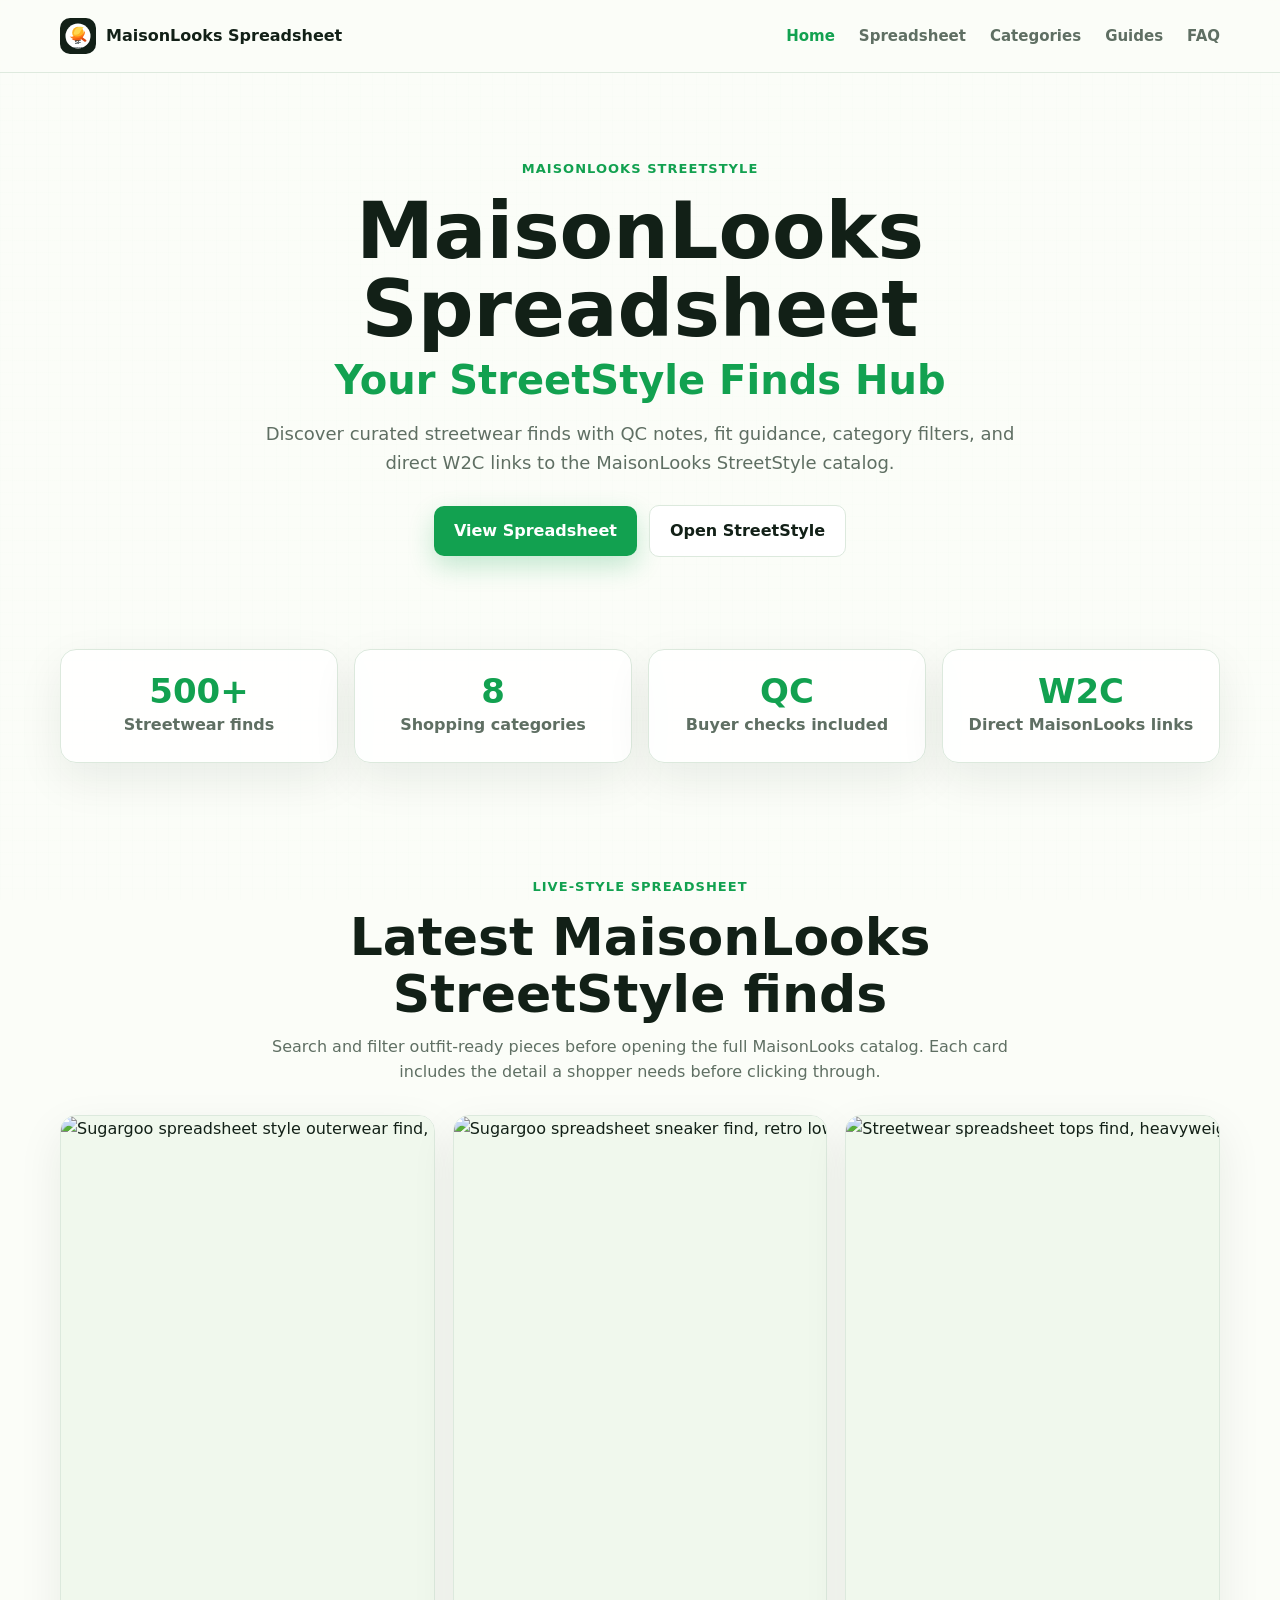
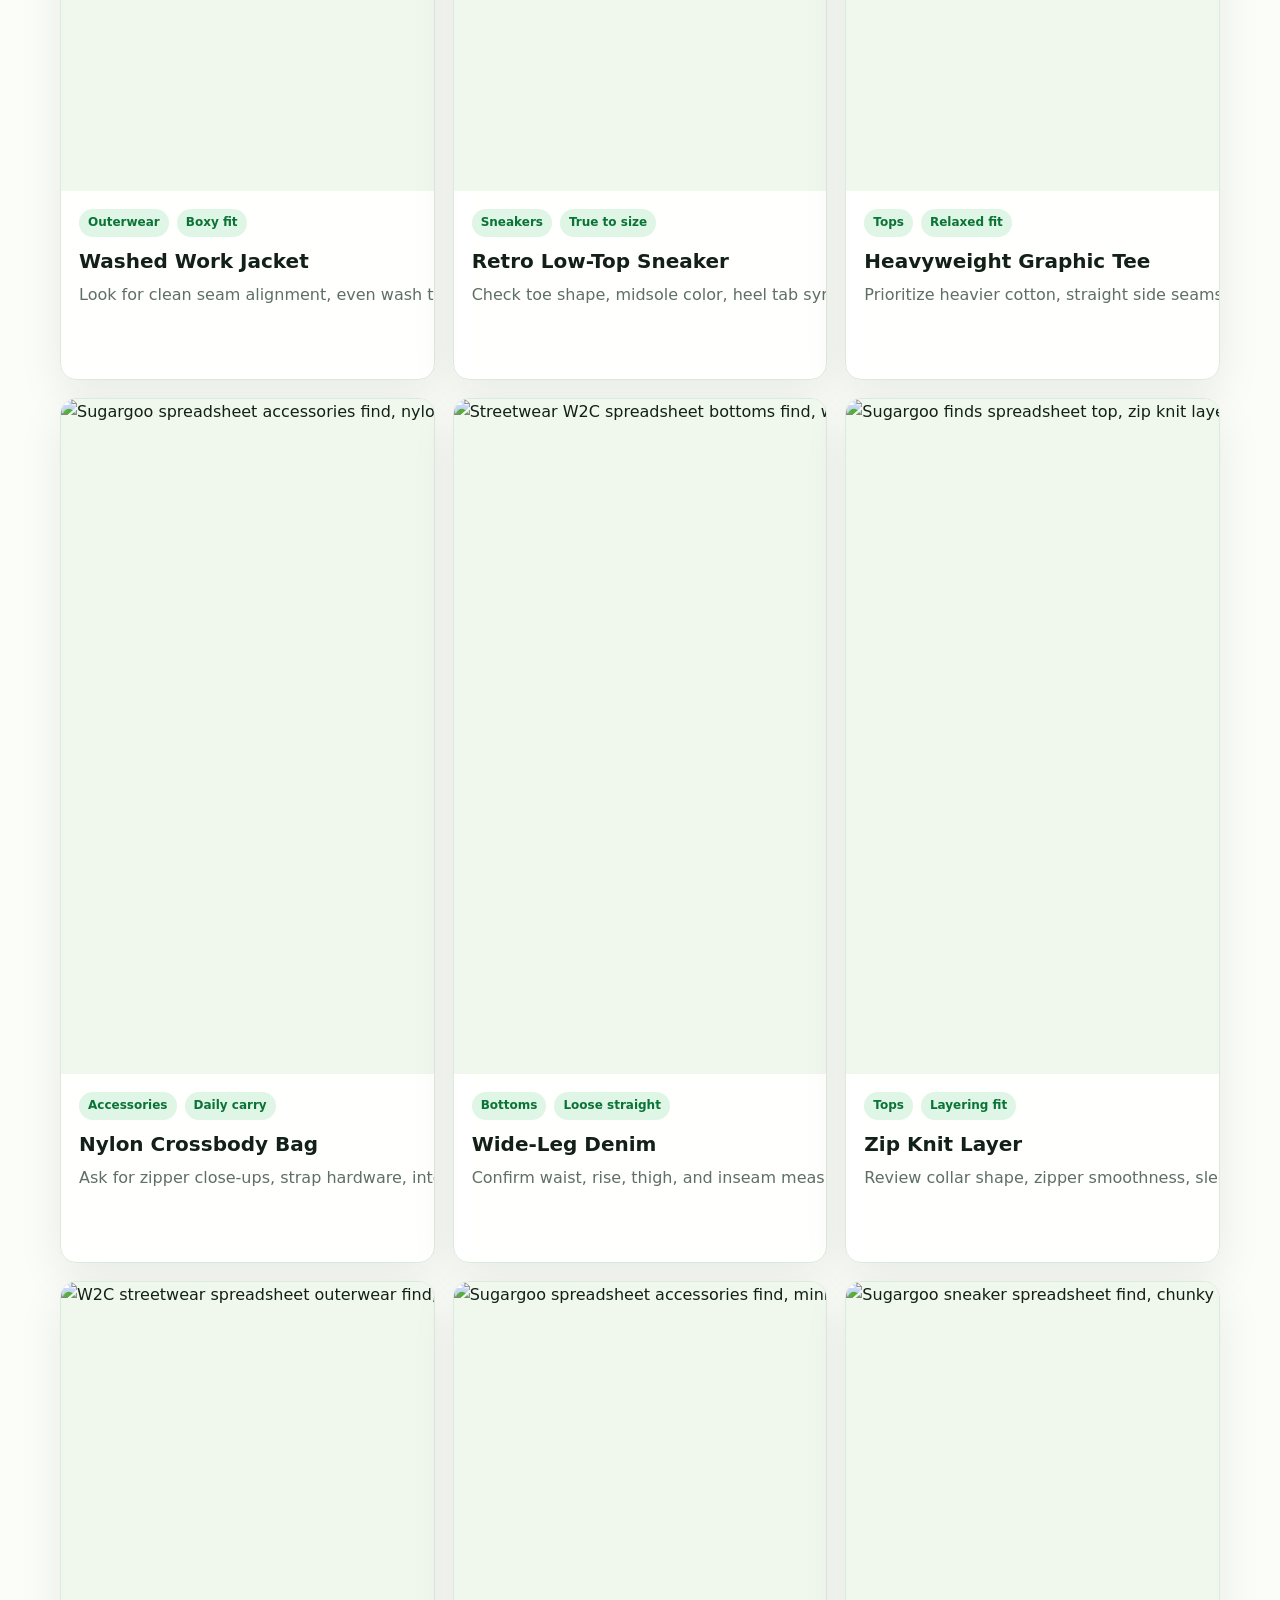
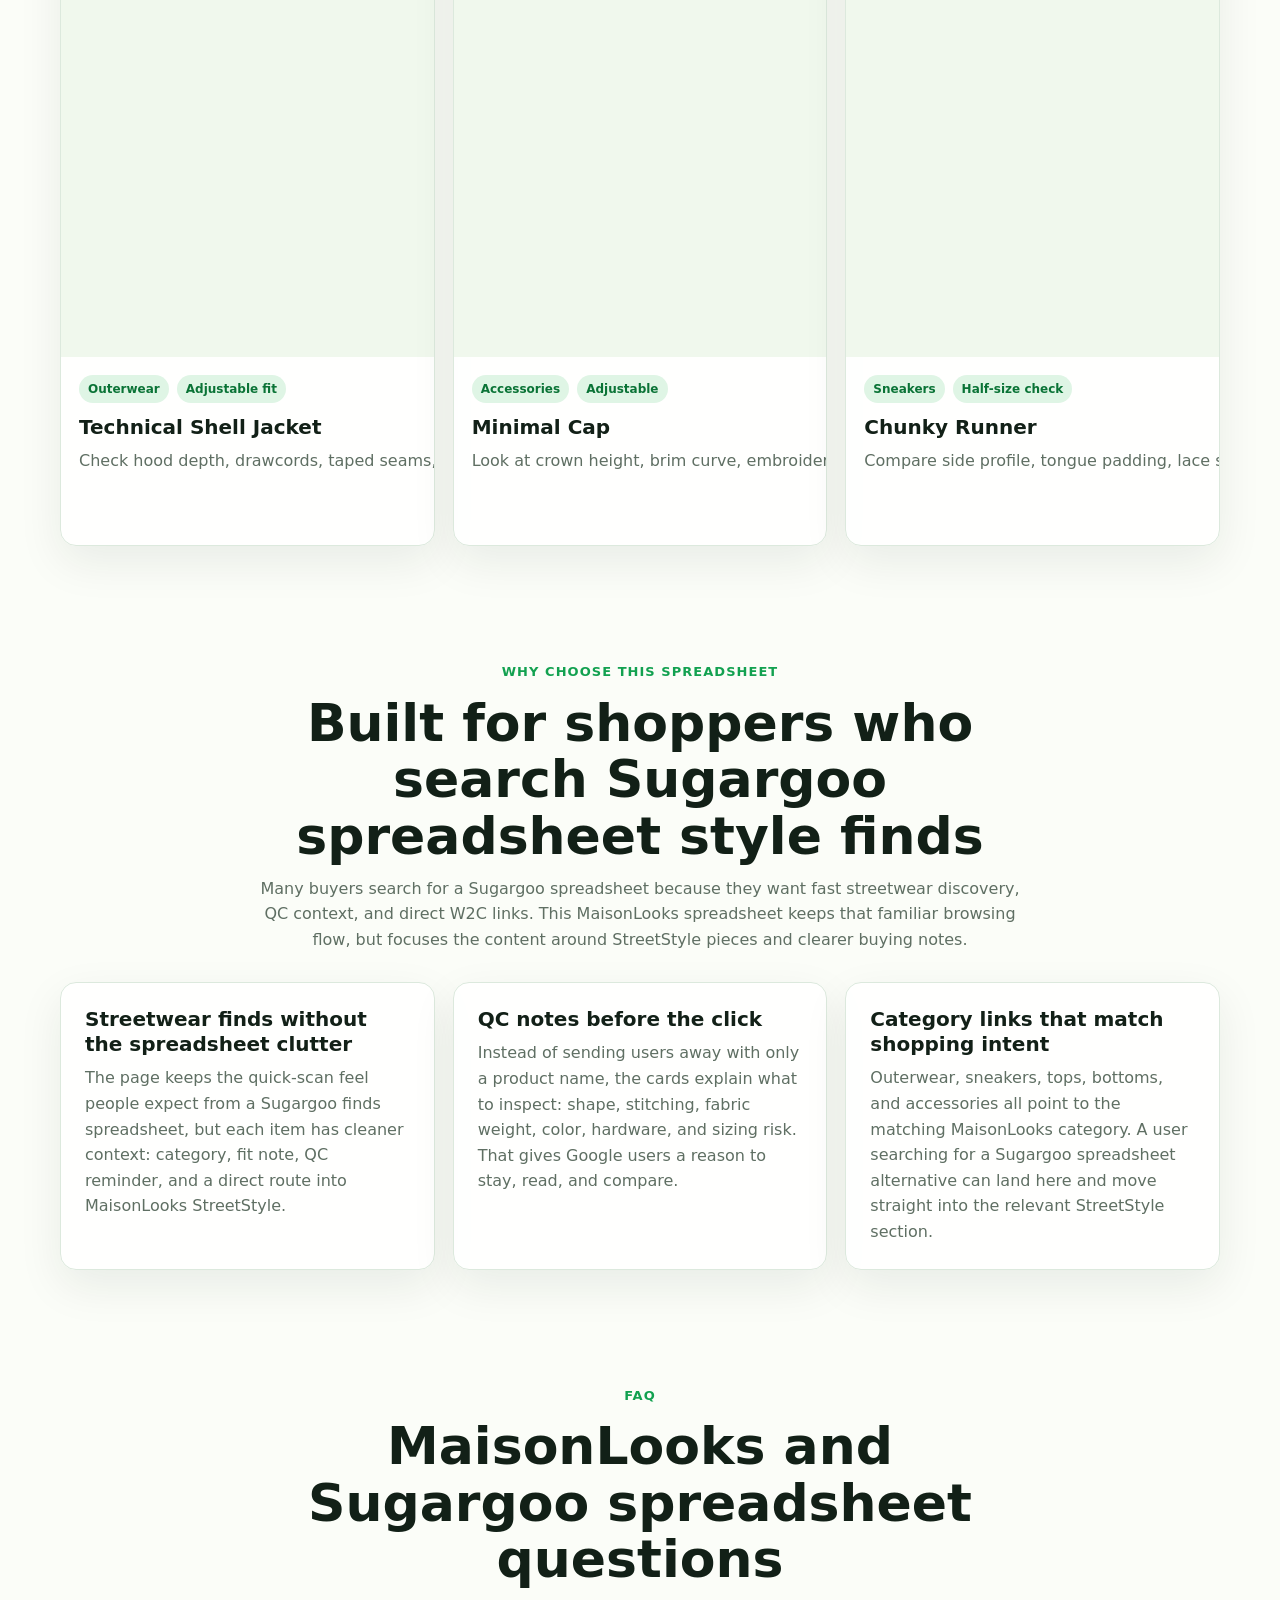
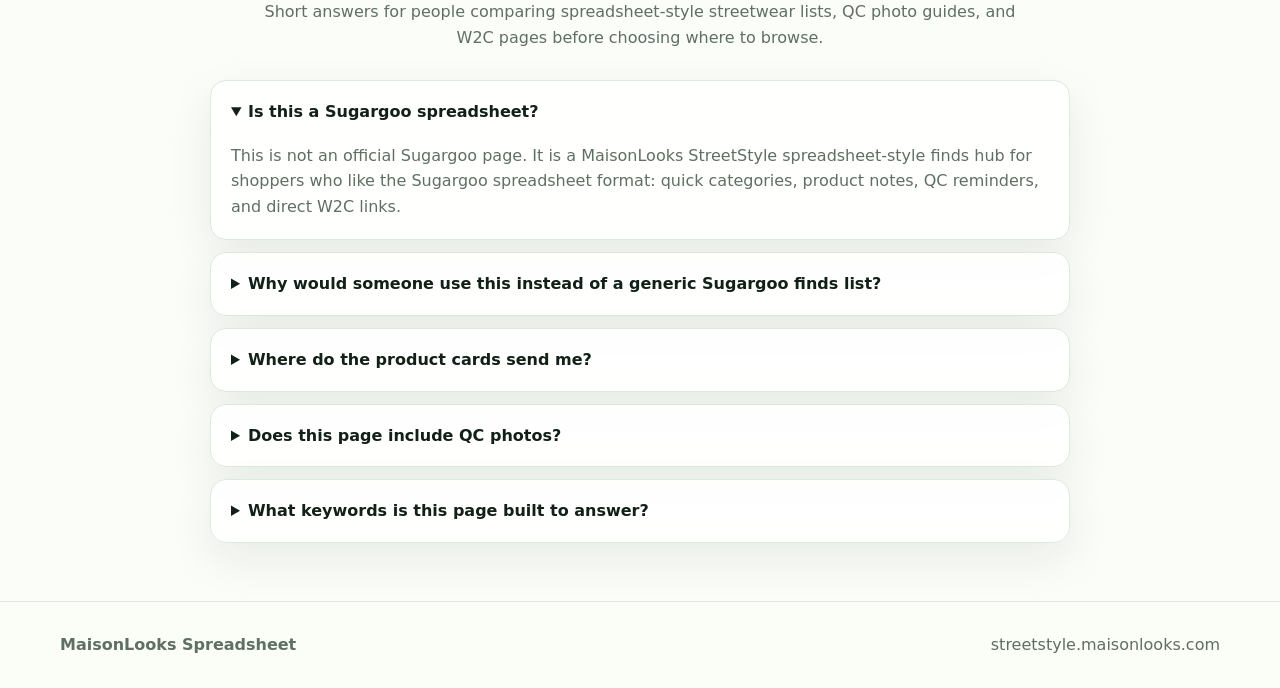
==== index.html @ 9a5ac703 "Initial sugfinds site" ====
<!doctype html>
<html lang="en">
  <head>
    <meta charset="utf-8" />
    <meta name="viewport" content="width=device-width, initial-scale=1" />
    <title>MaisonLooks Spreadsheet | StreetStyle Finds, QC Photos & W2C Links</title>
    <meta
      name="description"
      content="MaisonLooks spreadsheet for StreetStyle shoppers. Browse curated streetwear finds, categories, QC notes, sizing checks, and direct W2C links."
    />
    <meta name="robots" content="index,follow" />
    <link rel="canonical" href="https://sugfinds.com/" />
    <meta property="og:title" content="MaisonLooks StreetStyle Spreadsheet" />
    <meta
      property="og:description"
      content="A clean StreetStyle finds hub with categories, QC notes, sizing checks, and W2C links for MaisonLooks shoppers."
    />
    <meta property="og:type" content="website" />
    <meta property="og:url" content="https://sugfinds.com/" />
    <link rel="icon" href="/assets/site-icon.svg" type="image/svg+xml" />
    <link rel="stylesheet" href="styles.css" />
  </head>
  <body>
    <a class="skip-link" href="#main">Skip to content</a>

    <header class="site-header">
      <nav class="nav" aria-label="Primary navigation">
        <a class="brand" href="index.html" aria-label="MaisonLooks spreadsheet home">
          <img class="brand-icon" src="assets/site-icon.svg" alt="SugFinds streetwear spreadsheet finds icon" width="36" height="36" />
          <span>MaisonLooks Spreadsheet</span>
        </a>
        <div class="nav-links">
          <a href="index.html" aria-current="page">Home</a>
          <a href="spreadsheet.html">Spreadsheet</a>
          <a href="categories.html">Categories</a>
          <a href="guides.html">Guides</a>
          <a href="faq.html">FAQ</a>
        </div>
      </nav>
    </header>

    <main id="main">
      <section class="hero home-hero">
        <div class="hero-shell">
          <p class="eyebrow">MaisonLooks StreetStyle</p>
          <h1>MaisonLooks Spreadsheet</h1>
          <p class="hero-subtitle">Your StreetStyle Finds Hub</p>
          <p class="hero-copy">
            Discover curated streetwear finds with QC notes, fit guidance, category filters,
            and direct W2C links to the MaisonLooks StreetStyle catalog.
          </p>
          <div class="hero-actions">
            <a class="button primary" href="#latest-finds">View Spreadsheet</a>
            <a class="button secondary" href="https://streetstyle.maisonlooks.com/" target="_blank" rel="nofollow sponsored noopener">Open StreetStyle</a>
          </div>
        </div>
      </section>

      <section class="stats-section home-stats" aria-label="Spreadsheet highlights">
        <div class="section-inner stats-grid">
          <article>
            <strong>500+</strong>
            <span>Streetwear finds</span>
          </article>
          <article>
            <strong>8</strong>
            <span>Shopping categories</span>
          </article>
          <article>
            <strong>QC</strong>
            <span>Buyer checks included</span>
          </article>
          <article>
            <strong>W2C</strong>
            <span>Direct MaisonLooks links</span>
          </article>
        </div>
      </section>

      <section class="section-inner home-feature" id="latest-finds">
        <div class="section-heading centered">
          <p class="section-kicker">Live-style spreadsheet</p>
          <h2>Latest MaisonLooks StreetStyle finds</h2>
          <p>
            Search and filter outfit-ready pieces before opening the full MaisonLooks catalog.
            Each card includes the detail a shopper needs before clicking through.
          </p>
        </div>

        <div class="product-grid">
          <a class="product-card product-link-card" href="https://streetstyle.maisonlooks.com/en?categorySlug=outerwear" target="_blank" rel="nofollow sponsored noopener">
            <img src="https://images.unsplash.com/photo-1523398002811-999ca8dec234?auto=format&fit=crop&w=900&q=78" alt="Sugargoo spreadsheet style outerwear find, washed work jacket with boxy streetwear fit" width="900" height="675" loading="lazy" />
            <div class="product-body">
              <div class="product-meta">
                <span class="pill">Outerwear</span>
                <span class="pill">Boxy fit</span>
              </div>
              <div>
                <h3>Washed Work Jacket</h3>
                <p>Look for clean seam alignment, even wash tone, and enough shoulder room for hoodie layering.</p>
              </div>
              <div class="product-actions">
                <span class="mini-link">View Outerwear</span>
              </div>
            </div>
          </a>
          <a class="product-card product-link-card" href="https://streetstyle.maisonlooks.com/en?categorySlug=sneakers" target="_blank" rel="nofollow sponsored noopener">
            <img src="https://images.unsplash.com/photo-1542291026-7eec264c27ff?auto=format&fit=crop&w=900&q=78" alt="Sugargoo spreadsheet sneaker find, retro low top shoes with QC details" width="900" height="675" loading="lazy" />
            <div class="product-body">
              <div class="product-meta">
                <span class="pill">Sneakers</span>
                <span class="pill">True to size</span>
              </div>
              <div>
                <h3>Retro Low-Top Sneaker</h3>
                <p>Check toe shape, midsole color, heel tab symmetry, and outsole photos before adding to rotation.</p>
              </div>
              <div class="product-actions">
                <span class="mini-link">View Sneakers</span>
              </div>
            </div>
          </a>
          <a class="product-card product-link-card" href="https://streetstyle.maisonlooks.com/en?categorySlug=tops" target="_blank" rel="nofollow sponsored noopener">
            <img src="https://images.unsplash.com/photo-1503341504253-dff4815485f1?auto=format&fit=crop&w=900&q=78" alt="Streetwear spreadsheet tops find, heavyweight graphic tee with relaxed fit" width="900" height="675" loading="lazy" />
            <div class="product-body">
              <div class="product-meta">
                <span class="pill">Tops</span>
                <span class="pill">Relaxed fit</span>
              </div>
              <div>
                <h3>Heavyweight Graphic Tee</h3>
                <p>Prioritize heavier cotton, straight side seams, and print placement that sits centered on the chest.</p>
              </div>
              <div class="product-actions">
                <span class="mini-link">View Tops</span>
              </div>
            </div>
          </a>
          <a class="product-card product-link-card" href="https://streetstyle.maisonlooks.com/en?categorySlug=accessories" target="_blank" rel="nofollow sponsored noopener">
            <img src="https://images.unsplash.com/photo-1590874103328-eac38a683ce7?auto=format&fit=crop&w=900&q=78" alt="Sugargoo spreadsheet accessories find, nylon crossbody bag for daily carry" width="900" height="675" loading="lazy" />
            <div class="product-body">
              <div class="product-meta">
                <span class="pill">Accessories</span>
                <span class="pill">Daily carry</span>
              </div>
              <div>
                <h3>Nylon Crossbody Bag</h3>
                <p>Ask for zipper close-ups, strap hardware, interior lining, and scale photos with common items.</p>
              </div>
              <div class="product-actions">
                <span class="mini-link">View Accessories</span>
              </div>
            </div>
          </a>
          <a class="product-card product-link-card" href="https://streetstyle.maisonlooks.com/en?categorySlug=bottoms" target="_blank" rel="nofollow sponsored noopener">
            <img src="https://images.unsplash.com/photo-1541099649105-f69ad21f3246?auto=format&fit=crop&w=900&q=78" alt="Streetwear W2C spreadsheet bottoms find, wide leg denim jeans" width="900" height="675" loading="lazy" />
            <div class="product-body">
              <div class="product-meta">
                <span class="pill">Bottoms</span>
                <span class="pill">Loose straight</span>
              </div>
              <div>
                <h3>Wide-Leg Denim</h3>
                <p>Confirm waist, rise, thigh, and inseam measurements. Wash color can shift under different lighting.</p>
              </div>
              <div class="product-actions">
                <span class="mini-link">View Bottoms</span>
              </div>
            </div>
          </a>
          <a class="product-card product-link-card" href="https://streetstyle.maisonlooks.com/en?categorySlug=tops" target="_blank" rel="nofollow sponsored noopener">
            <img src="https://images.unsplash.com/photo-1516826957135-700dedea698c?auto=format&fit=crop&w=900&q=78" alt="Sugargoo finds spreadsheet top, zip knit layer for streetwear outfits" width="900" height="675" loading="lazy" />
            <div class="product-body">
              <div class="product-meta">
                <span class="pill">Tops</span>
                <span class="pill">Layering fit</span>
              </div>
              <div>
                <h3>Zip Knit Layer</h3>
                <p>Review collar shape, zipper smoothness, sleeve length, and whether the knit holds its structure.</p>
              </div>
              <div class="product-actions">
                <span class="mini-link">View Tops</span>
              </div>
            </div>
          </a>
          <a class="product-card product-link-card" href="https://streetstyle.maisonlooks.com/en?categorySlug=outerwear" target="_blank" rel="nofollow sponsored noopener">
            <img src="https://images.unsplash.com/photo-1548883354-7622d03aca27?auto=format&fit=crop&w=900&q=78" alt="W2C streetwear spreadsheet outerwear find, technical shell jacket" width="900" height="675" loading="lazy" />
            <div class="product-body">
              <div class="product-meta">
                <span class="pill">Outerwear</span>
                <span class="pill">Adjustable fit</span>
              </div>
              <div>
                <h3>Technical Shell Jacket</h3>
                <p>Check hood depth, drawcords, taped seams, pocket layout, and water-resistant fabric claims.</p>
              </div>
              <div class="product-actions">
                <span class="mini-link">View Outerwear</span>
              </div>
            </div>
          </a>
          <a class="product-card product-link-card" href="https://streetstyle.maisonlooks.com/en?categorySlug=accessories" target="_blank" rel="nofollow sponsored noopener">
            <img src="https://images.unsplash.com/photo-1521369909029-2afed882baee?auto=format&fit=crop&w=900&q=78" alt="Sugargoo spreadsheet accessories find, minimal cap with adjustable fit" width="900" height="675" loading="lazy" />
            <div class="product-body">
              <div class="product-meta">
                <span class="pill">Accessories</span>
                <span class="pill">Adjustable</span>
              </div>
              <div>
                <h3>Minimal Cap</h3>
                <p>Look at crown height, brim curve, embroidery density, and rear clasp quality in close-up photos.</p>
              </div>
              <div class="product-actions">
                <span class="mini-link">View Accessories</span>
              </div>
            </div>
          </a>
          <a class="product-card product-link-card" href="https://streetstyle.maisonlooks.com/en?categorySlug=sneakers" target="_blank" rel="nofollow sponsored noopener">
            <img src="https://images.unsplash.com/photo-1552346154-21d32810aba3?auto=format&fit=crop&w=900&q=78" alt="Sugargoo sneaker spreadsheet find, chunky runner with half size check" width="900" height="675" loading="lazy" />
            <div class="product-body">
              <div class="product-meta">
                <span class="pill">Sneakers</span>
                <span class="pill">Half-size check</span>
              </div>
              <div>
                <h3>Chunky Runner</h3>
                <p>Compare side profile, tongue padding, lace shape, and sole height. Check measurements if between sizes.</p>
              </div>
              <div class="product-actions">
                <span class="mini-link">View Sneakers</span>
              </div>
            </div>
          </a>
        </div>
      </section>

      <section class="section-inner why-section">
        <div class="section-heading centered">
          <p class="section-kicker">Why choose this spreadsheet</p>
          <h2>Built for shoppers who search Sugargoo spreadsheet style finds</h2>
          <p>
            Many buyers search for a Sugargoo spreadsheet because they want fast streetwear discovery,
            QC context, and direct W2C links. This MaisonLooks spreadsheet keeps that familiar browsing
            flow, but focuses the content around StreetStyle pieces and clearer buying notes.
          </p>
        </div>
        <div class="why-grid">
          <article class="guide-card">
            <h3>Streetwear finds without the spreadsheet clutter</h3>
            <p>
              The page keeps the quick-scan feel people expect from a Sugargoo finds spreadsheet,
              but each item has cleaner context: category, fit note, QC reminder, and a direct route
              into MaisonLooks StreetStyle.
            </p>
          </article>
          <article class="guide-card">
            <h3>QC notes before the click</h3>
            <p>
              Instead of sending users away with only a product name, the cards explain what to inspect:
              shape, stitching, fabric weight, color, hardware, and sizing risk. That gives Google users
              a reason to stay, read, and compare.
            </p>
          </article>
          <article class="guide-card">
            <h3>Category links that match shopping intent</h3>
            <p>
              Outerwear, sneakers, tops, bottoms, and accessories all point to the matching MaisonLooks
              category. A user searching for a Sugargoo spreadsheet alternative can land here and move
              straight into the relevant StreetStyle section.
            </p>
          </article>
        </div>
      </section>

      <section class="section-inner home-faq" id="faq">
        <div class="section-heading centered">
          <p class="section-kicker">FAQ</p>
          <h2>MaisonLooks and Sugargoo spreadsheet questions</h2>
          <p>
            Short answers for people comparing spreadsheet-style streetwear lists, QC photo guides,
            and W2C pages before choosing where to browse.
          </p>
        </div>
        <div class="faq-list">
          <details open>
            <summary>Is this a Sugargoo spreadsheet?</summary>
            <p>
              This is not an official Sugargoo page. It is a MaisonLooks StreetStyle spreadsheet-style
              finds hub for shoppers who like the Sugargoo spreadsheet format: quick categories,
              product notes, QC reminders, and direct W2C links.
            </p>
          </details>
          <details>
            <summary>Why would someone use this instead of a generic Sugargoo finds list?</summary>
            <p>
              Generic lists often give you only a title and a link. This page is written around buying
              decisions: how the piece fits, what detail photos matter, what category it belongs in,
              and whether it works in a real streetwear outfit.
            </p>
          </details>
          <details>
            <summary>Where do the product cards send me?</summary>
            <p>
              Each card opens the matching MaisonLooks StreetStyle category, such as outerwear,
              sneakers, tops, bottoms, or accessories. The goal is to help you shortlist faster,
              then continue browsing the live catalog on MaisonLooks.
            </p>
          </details>
          <details>
            <summary>Does this page include QC photos?</summary>
            <p>
              The homepage gives QC checkpoints for each find. When MaisonLooks product pages include
              more images or detail views, use those notes to inspect shape, stitching, materials,
              color accuracy, hardware, and sizing before buying.
            </p>
          </details>
          <details>
            <summary>What keywords is this page built to answer?</summary>
            <p>
              It is written for searches like Sugargoo spreadsheet, Sugargoo finds, streetwear
              spreadsheet, QC photo finds, W2C streetwear links, and MaisonLooks StreetStyle finds,
              while keeping the actual content focused on MaisonLooks shoppers.
            </p>
          </details>
        </div>
      </section>
    </main>

    <footer class="footer">
      <div class="section-inner footer-inner">
        <p>MaisonLooks Spreadsheet</p>
        <a href="https://streetstyle.maisonlooks.com/" rel="nofollow sponsored">streetstyle.maisonlooks.com</a>
      </div>
    </footer>
  </body>
</html>
---- styles.css ----
:root {
  color-scheme: light;
  --ink: #122017;
  --muted: #5f6f63;
  --line: #dce9dd;
  --paper: #fbfdf8;
  --panel: #ffffff;
  --soft: #f0f8ed;
  --green: #12a150;
  --green-dark: #0a7336;
  --green-soft: #dff5e5;
  --shadow: 0 16px 45px rgba(18, 32, 23, 0.08);
}

* {
  box-sizing: border-box;
}

html {
  scroll-behavior: smooth;
}

body {
  margin: 0;
  background:
    linear-gradient(rgba(251, 253, 248, 0.9), rgba(251, 253, 248, 0.9)),
    linear-gradient(90deg, rgba(18, 161, 80, 0.08) 1px, transparent 1px),
    linear-gradient(rgba(18, 161, 80, 0.08) 1px, transparent 1px),
    var(--paper);
  background-size: auto, 12px 12px, 12px 12px, auto;
  background-attachment: fixed;
  color: var(--ink);
  font-family:
    Inter, ui-sans-serif, system-ui, -apple-system, BlinkMacSystemFont, "Segoe UI",
    sans-serif;
  font-size: 16px;
  line-height: 1.6;
}

a {
  color: inherit;
}

button,
input {
  font: inherit;
}

.skip-link {
  position: absolute;
  left: 16px;
  top: -60px;
  z-index: 20;
  background: var(--ink);
  color: #fff;
  padding: 10px 14px;
  border-radius: 8px;
}

.skip-link:focus {
  top: 16px;
}

.site-header {
  position: sticky;
  top: 0;
  z-index: 10;
  border-bottom: 1px solid rgba(220, 233, 221, 0.92);
  background: rgba(251, 253, 248, 0.9);
  backdrop-filter: blur(16px);
}

.nav,
.section-inner,
.hero-shell {
  width: min(1160px, calc(100% - 32px));
  margin: 0 auto;
}

.nav {
  min-height: 72px;
  display: flex;
  align-items: center;
  justify-content: space-between;
  gap: 20px;
}

.brand,
.nav-links,
.hero-actions,
.filters,
.segments,
.product-meta,
.product-actions,
.footer-inner {
  display: flex;
  align-items: center;
}

.brand {
  gap: 10px;
  font-weight: 850;
  text-decoration: none;
}

.brand-mark,
.brand-icon {
  display: grid;
  place-items: center;
  width: 36px;
  height: 36px;
  border-radius: 10px;
  background: var(--green);
  color: #fff;
  font-size: 13px;
  font-weight: 950;
}

.brand-icon {
  object-fit: cover;
  background: #fff;
}

.nav-links {
  gap: 24px;
  color: var(--muted);
  font-size: 15px;
  font-weight: 650;
}

.nav-links a,
.footer a,
.button,
.mini-link,
.category-card {
  text-decoration: none;
}

.nav-links a:hover,
.footer a:hover {
  color: var(--green);
}

.nav-links a[aria-current="page"] {
  color: var(--green);
}

.hero {
  padding: 86px 0 48px;
}

.hero-shell {
  display: grid;
  justify-items: center;
  text-align: center;
}

.eyebrow,
.section-kicker {
  margin: 0 0 12px;
  color: var(--green);
  font-size: 13px;
  font-weight: 900;
  letter-spacing: 0.08em;
  text-transform: uppercase;
}

h1,
h2,
h3,
p {
  margin-top: 0;
}

h1 {
  max-width: 920px;
  margin-bottom: 10px;
  font-size: clamp(44px, 7vw, 78px);
  line-height: 1;
  letter-spacing: 0;
}

.hero-subtitle {
  margin-bottom: 18px;
  color: var(--green);
  font-size: clamp(24px, 4vw, 40px);
  font-weight: 900;
  line-height: 1.1;
}

.hero-copy {
  max-width: 760px;
  margin-bottom: 28px;
  color: var(--muted);
  font-size: 18px;
}

.home-hero {
  padding-bottom: 34px;
}

.hero-actions {
  flex-wrap: wrap;
  justify-content: center;
  gap: 12px;
}

.button {
  min-height: 48px;
  display: inline-flex;
  align-items: center;
  justify-content: center;
  border-radius: 10px;
  padding: 12px 20px;
  font-weight: 850;
  transition: transform 180ms ease, background 180ms ease, border-color 180ms ease;
}

.button:hover,
.segment:hover,
.category-card:hover,
.product-card:hover,
.guide-card:hover,
.steps-grid article:hover {
  transform: translateY(-2px);
}

.button.primary {
  background: var(--green);
  color: #fff;
  box-shadow: 0 10px 26px rgba(18, 161, 80, 0.24);
}

.button.primary:hover {
  background: var(--green-dark);
}

.button.secondary {
  border: 1px solid var(--line);
  background: #fff;
  color: var(--ink);
}

.stats-section {
  padding: 0 0 18px;
}

.page-hero {
  padding: 76px 0 6px;
}

.page-hero-inner {
  max-width: 860px;
  text-align: center;
}

.page-hero h1 {
  margin-left: auto;
  margin-right: auto;
  font-size: clamp(40px, 6vw, 68px);
}

.page-hero p:last-child {
  max-width: 680px;
  margin: 0 auto;
  color: var(--muted);
  font-size: 18px;
}

.stats-grid {
  display: grid;
  grid-template-columns: repeat(4, minmax(0, 1fr));
  gap: 16px;
  padding-top: 0;
  padding-bottom: 0;
}

.stats-grid article,
.product-card,
.category-card,
.steps-grid article,
.guide-card,
details,
.filters,
.cta-box {
  border: 1px solid var(--line);
  border-radius: 16px;
  background: rgba(255, 255, 255, 0.9);
  box-shadow: var(--shadow);
}

.stats-grid article {
  display: grid;
  gap: 4px;
  justify-items: center;
  padding: 24px 18px;
  text-align: center;
}

.stats-grid strong {
  color: var(--green);
  font-size: 34px;
  line-height: 1;
}

.stats-grid span {
  color: var(--muted);
  font-weight: 700;
}

.section-inner {
  padding: 58px 0;
}

.section-heading {
  margin: 0 auto 30px;
}

.section-heading.centered {
  max-width: 760px;
  text-align: center;
}

.home-feature {
  padding-top: 38px;
}

.home-paths {
  padding-top: 44px;
}

h2 {
  margin-bottom: 12px;
  font-size: clamp(30px, 4.6vw, 52px);
  line-height: 1.08;
  letter-spacing: 0;
}

h3 {
  margin-bottom: 8px;
  font-size: 20px;
  line-height: 1.25;
}

.section-heading p:last-child,
.product-card p,
.steps-grid p,
.guide-card p,
details p,
.cta-box p {
  color: var(--muted);
}

.filters {
  flex-wrap: wrap;
  justify-content: space-between;
  gap: 18px;
  margin-bottom: 24px;
  padding: 18px;
}

.search-field {
  flex: 1 1 300px;
  display: grid;
  gap: 7px;
  color: var(--muted);
  font-size: 13px;
  font-weight: 800;
}

.search-field input {
  width: 100%;
  min-height: 48px;
  border: 1px solid var(--line);
  border-radius: 12px;
  padding: 0 14px;
  color: var(--ink);
  background: #fff;
  outline: none;
}

.search-field input:focus,
.segment:focus-visible,
.button:focus-visible,
a:focus-visible,
summary:focus-visible {
  outline: 3px solid rgba(18, 161, 80, 0.22);
  outline-offset: 2px;
}

.segments {
  flex-wrap: wrap;
  gap: 8px;
  margin: 0;
  padding: 0;
  border: 0;
}

.segments legend {
  width: 100%;
  margin-bottom: 7px;
  color: var(--muted);
  font-size: 13px;
  font-weight: 800;
}

.segment {
  min-height: 42px;
  border: 1px solid var(--line);
  border-radius: 999px;
  background: #fff;
  color: var(--muted);
  padding: 8px 13px;
  cursor: pointer;
  font-weight: 800;
  transition: transform 180ms ease, background 180ms ease, color 180ms ease;
}

.segment.active {
  border-color: var(--green);
  background: var(--green);
  color: #fff;
}

.product-grid {
  display: grid;
  grid-template-columns: repeat(3, minmax(0, 1fr));
  gap: 18px;
}

.product-card {
  display: grid;
  grid-template-rows: auto 1fr;
  overflow: hidden;
  transition: transform 180ms ease;
}

.product-link-card {
  color: inherit;
  text-decoration: none;
}

.product-link-card .product-actions {
  justify-content: flex-end;
}

.product-card img {
  display: block;
  width: 100%;
  aspect-ratio: 4 / 3;
  object-fit: cover;
  background: var(--soft);
}

.product-body {
  display: grid;
  gap: 12px;
  padding: 18px;
}

.product-meta {
  flex-wrap: wrap;
  gap: 8px;
}

.pill {
  min-height: 28px;
  display: inline-flex;
  align-items: center;
  border-radius: 999px;
  background: var(--green-soft);
  color: var(--green-dark);
  padding: 4px 9px;
  font-size: 12px;
  font-weight: 900;
}

.product-card p {
  margin-bottom: 0;
}

.product-actions {
  justify-content: space-between;
  gap: 12px;
  margin-top: auto;
}

.price {
  font-weight: 950;
}

.mini-link {
  min-height: 40px;
  display: inline-flex;
  align-items: center;
  border-radius: 10px;
  background: var(--ink);
  color: #fff;
  padding: 8px 12px;
  font-weight: 850;
}

.empty-state {
  grid-column: 1 / -1;
  padding: 28px;
  border: 1px dashed var(--line);
  border-radius: 16px;
  background: rgba(255, 255, 255, 0.8);
  color: var(--muted);
  text-align: center;
}

.category-grid,
.guide-grid,
.why-grid {
  display: grid;
  grid-template-columns: repeat(4, minmax(0, 1fr));
  gap: 18px;
}

.guide-grid,
.why-grid {
  grid-template-columns: repeat(3, minmax(0, 1fr));
}

.category-card {
  min-height: 180px;
  display: grid;
  align-content: space-between;
  gap: 18px;
  padding: 22px;
  transition: transform 180ms ease;
}

.category-card span {
  width: fit-content;
  border-radius: 999px;
  background: var(--green-soft);
  color: var(--green-dark);
  padding: 7px 10px;
  font-size: 13px;
  font-weight: 900;
}

.category-card strong {
  font-size: 20px;
  line-height: 1.25;
}

.steps-grid {
  display: grid;
  grid-template-columns: repeat(3, minmax(0, 1fr));
  gap: 18px;
}

.steps-grid article,
.guide-card {
  padding: 24px;
  transition: transform 180ms ease;
}

.steps-grid span {
  width: 44px;
  height: 44px;
  display: grid;
  place-items: center;
  margin-bottom: 18px;
  border-radius: 999px;
  background: var(--green);
  color: #fff;
  font-weight: 950;
}

.guide-card p {
  margin-bottom: 0;
}

.faq-list {
  max-width: 860px;
  display: grid;
  gap: 12px;
  margin: 0 auto;
}

details {
  overflow: hidden;
}

summary {
  cursor: pointer;
  padding: 18px 20px;
  font-weight: 900;
}

details p {
  margin: 0;
  padding: 0 20px 20px;
}

.cta-section {
  padding: 10px 0 70px;
}

.cta-box {
  display: grid;
  justify-items: center;
  text-align: center;
  padding: 46px 24px;
}

.cta-box h2 {
  max-width: 720px;
}

.cta-box p {
  max-width: 620px;
  margin-bottom: 24px;
}

.footer {
  border-top: 1px solid var(--line);
  background: rgba(251, 253, 248, 0.9);
}

.footer-inner {
  min-height: 86px;
  justify-content: space-between;
  gap: 16px;
  padding: 24px 0;
  color: var(--muted);
}

.footer p {
  margin: 0;
  font-weight: 800;
}

@media (max-width: 940px) {
  .nav {
    min-height: auto;
    align-items: flex-start;
    flex-direction: column;
    padding: 16px 0;
  }

  .nav-links {
    width: 100%;
    gap: 18px;
    overflow-x: auto;
    padding-bottom: 3px;
  }

  .hero {
    padding-top: 76px;
  }

  .stats-grid,
  .product-grid,
  .category-grid,
  .guide-grid,
  .why-grid,
  .steps-grid {
    grid-template-columns: repeat(2, minmax(0, 1fr));
  }
}

@media (max-width: 640px) {
  .hero {
    padding: 58px 0 44px;
  }

  .section-inner {
    padding: 52px 0;
  }

  .stats-grid,
  .product-grid,
  .category-grid,
  .guide-grid,
  .why-grid,
  .steps-grid {
    grid-template-columns: 1fr;
  }

  .filters,
  .footer-inner,
  .product-actions {
    align-items: stretch;
    flex-direction: column;
  }

  .button,
  .mini-link {
    width: 100%;
  }

  .hero-copy {
    font-size: 17px;
  }
}

@media (prefers-reduced-motion: reduce) {
  *,
  *::before,
  *::after {
    scroll-behavior: auto !important;
    transition-duration: 0.01ms !important;
    animation-duration: 0.01ms !important;
    animation-iteration-count: 1 !important;
  }
}
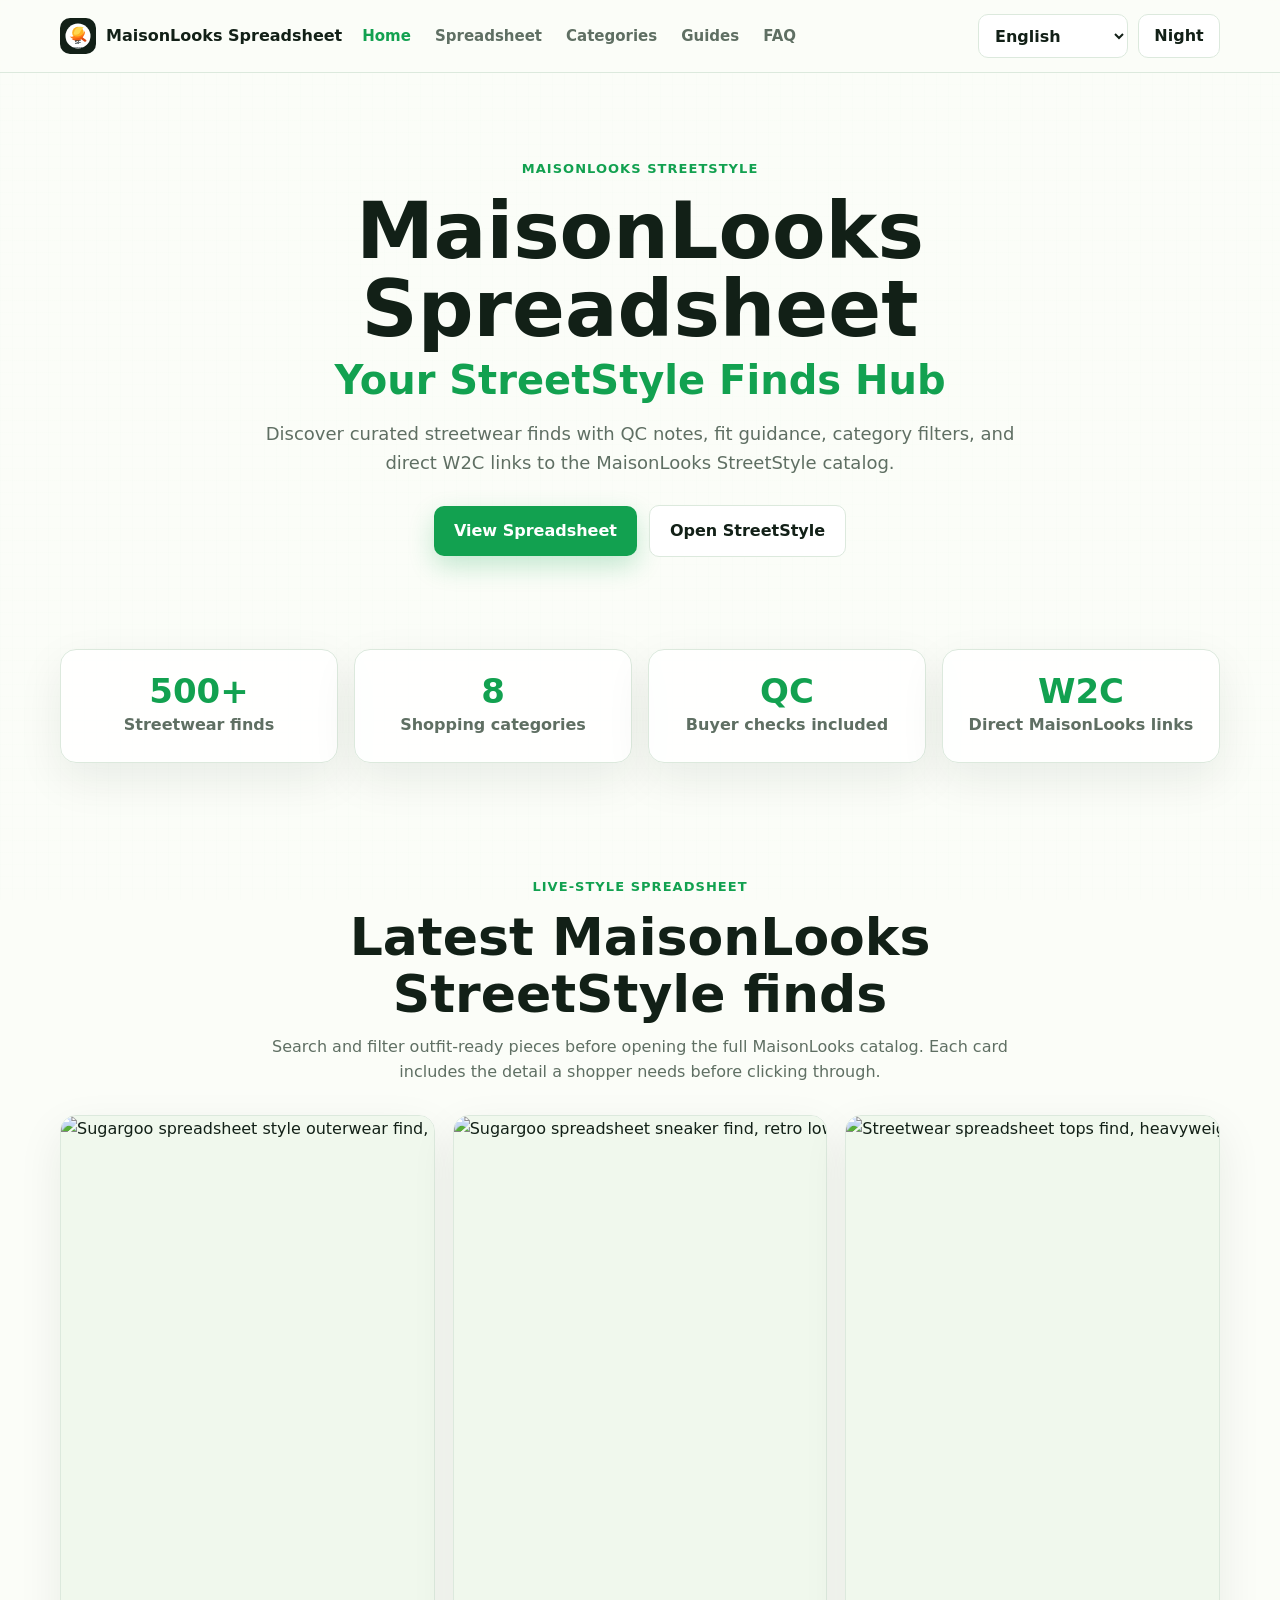
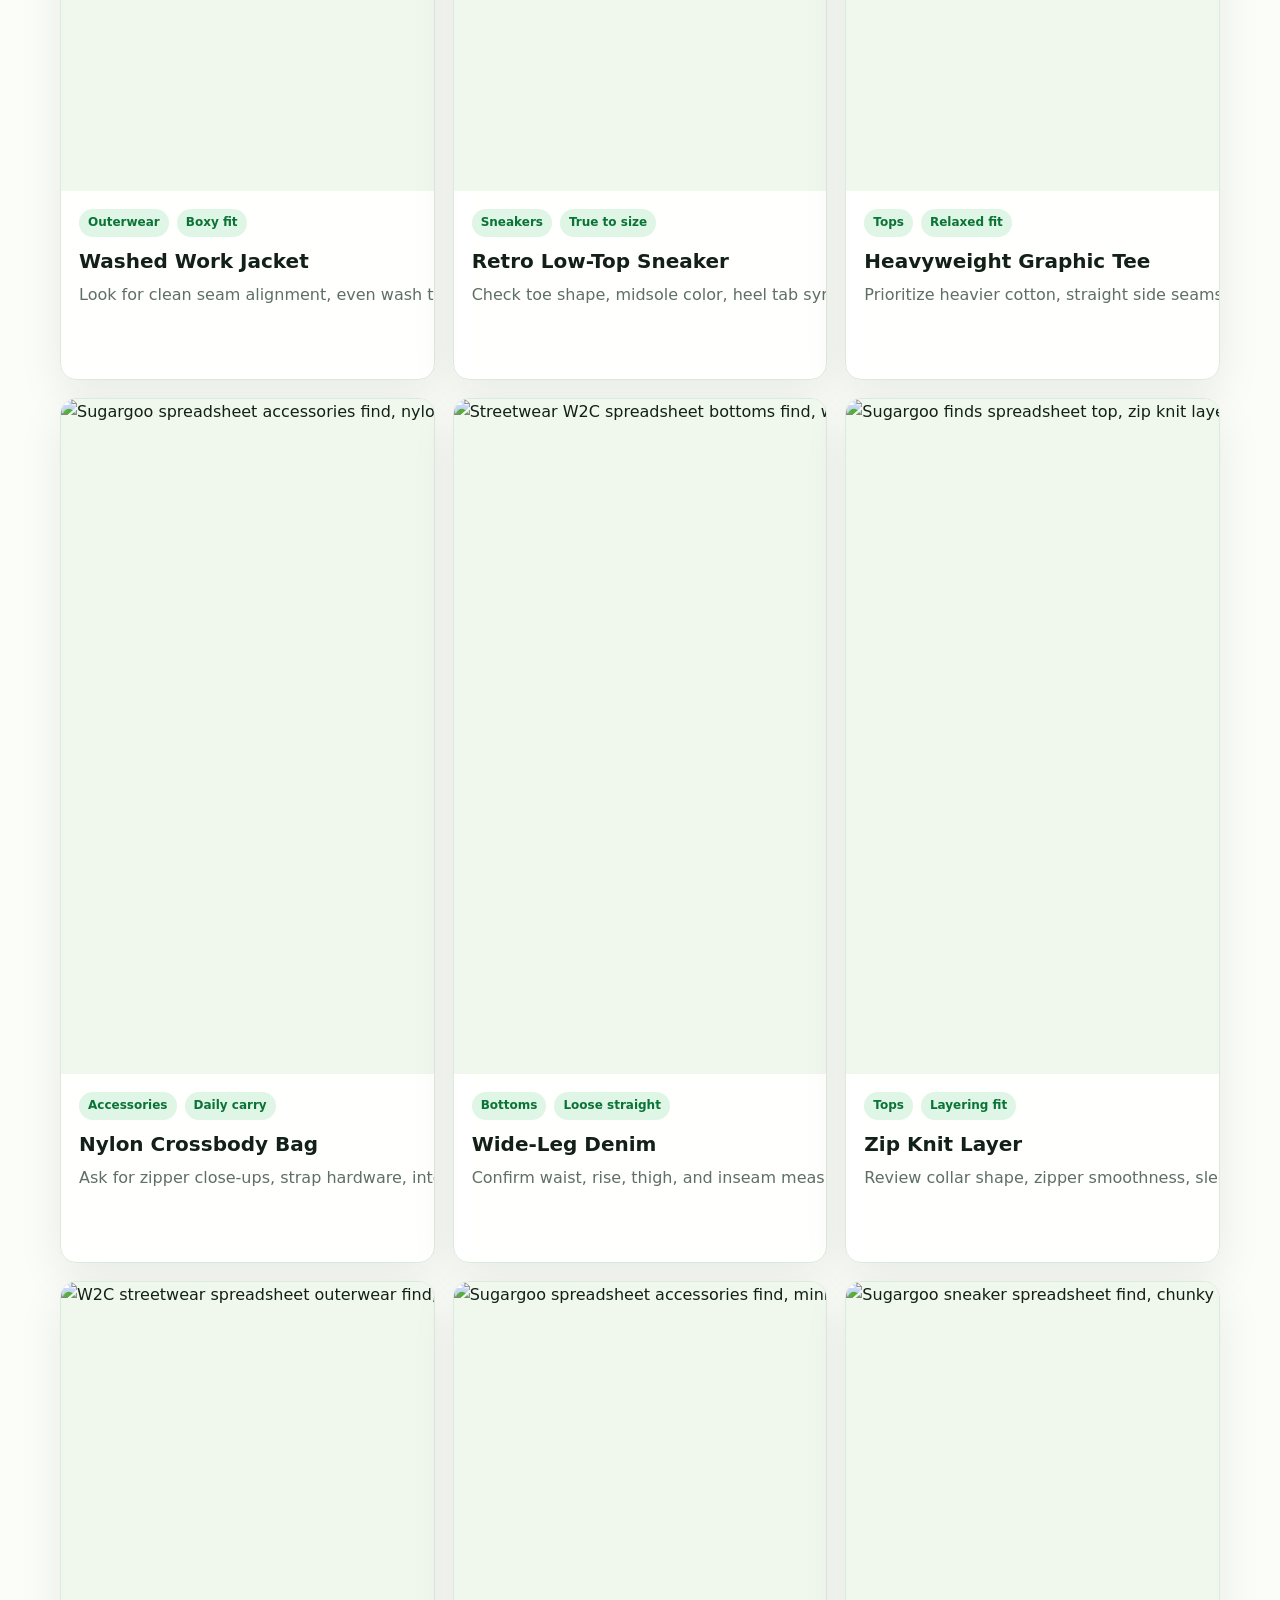
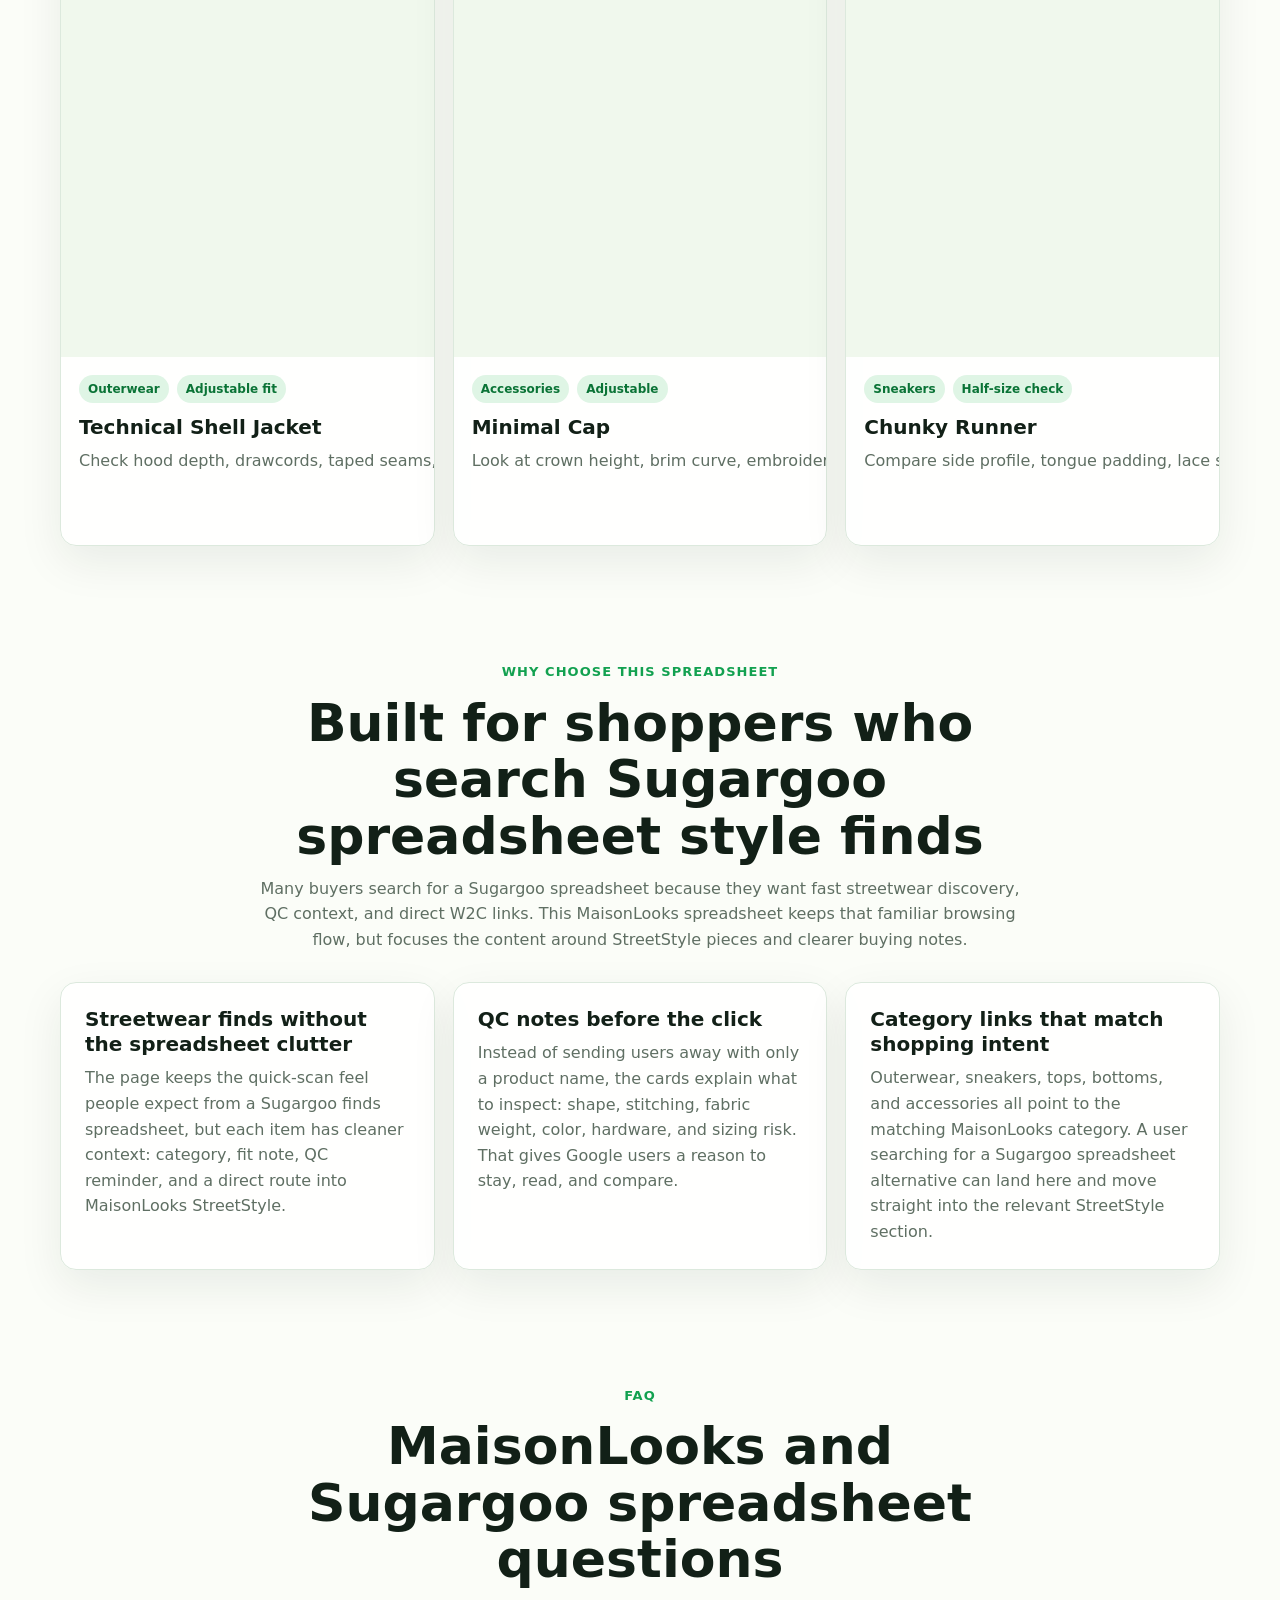
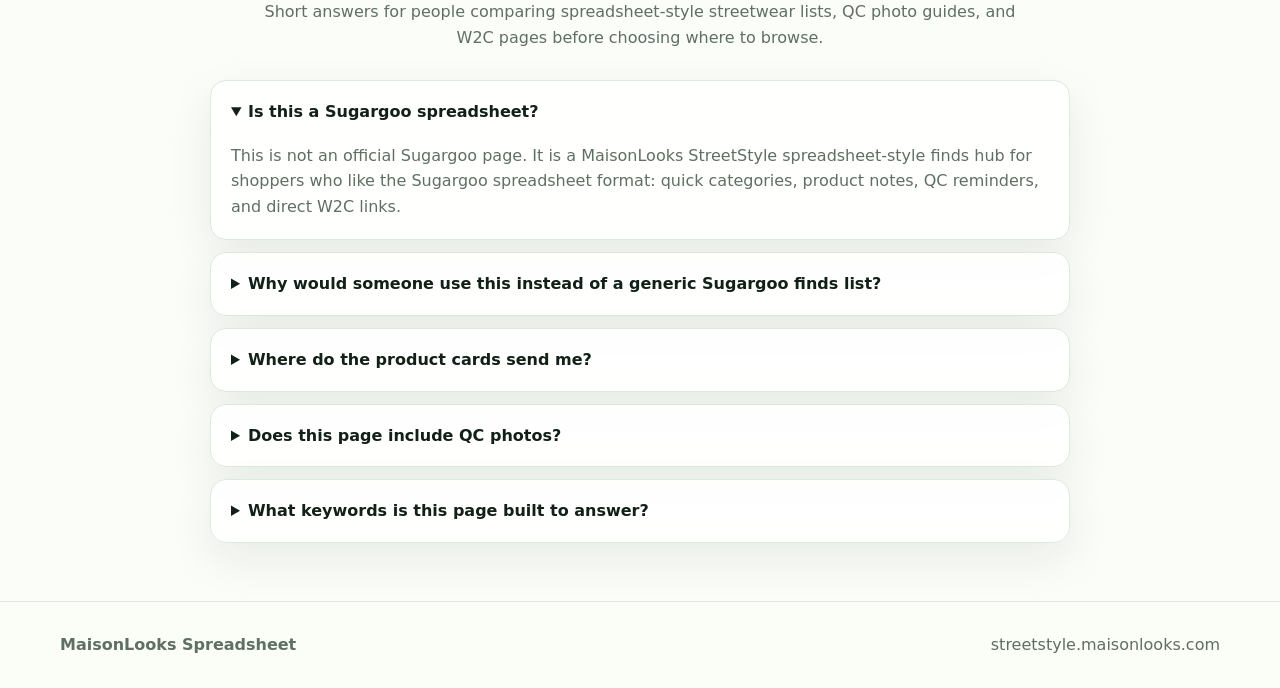
==== commit e80f5330: "Add language and night mode controls" ====
--- a/index.html
+++ b/index.html
@@ -333,5 +333,6 @@
         <a href="https://streetstyle.maisonlooks.com/" rel="nofollow sponsored">streetstyle.maisonlooks.com</a>
       </div>
     </footer>
+    <script src="script.js"></script>
   </body>
 </html>
--- a/styles.css
+++ b/styles.css
@@ -10,6 +10,30 @@
   --green-dark: #0a7336;
   --green-soft: #dff5e5;
   --shadow: 0 16px 45px rgba(18, 32, 23, 0.08);
+  --header-bg: rgba(251, 253, 248, 0.9);
+  --panel-bg: rgba(255, 255, 255, 0.9);
+  --input-bg: #ffffff;
+  --grid-line: rgba(18, 161, 80, 0.08);
+  --page-wash: rgba(251, 253, 248, 0.9);
+}
+
+:root[data-theme="dark"] {
+  color-scheme: dark;
+  --ink: #eff8f1;
+  --muted: #b5c5b9;
+  --line: #294134;
+  --paper: #0d1510;
+  --panel: #142019;
+  --soft: #17291f;
+  --green: #39d47b;
+  --green-dark: #8af0b0;
+  --green-soft: #183c28;
+  --shadow: 0 18px 48px rgba(0, 0, 0, 0.34);
+  --header-bg: rgba(13, 21, 16, 0.9);
+  --panel-bg: rgba(20, 32, 25, 0.92);
+  --input-bg: #101a14;
+  --grid-line: rgba(57, 212, 123, 0.08);
+  --page-wash: rgba(13, 21, 16, 0.9);
 }
 
 * {
@@ -23,9 +47,9 @@
 body {
   margin: 0;
   background:
-    linear-gradient(rgba(251, 253, 248, 0.9), rgba(251, 253, 248, 0.9)),
-    linear-gradient(90deg, rgba(18, 161, 80, 0.08) 1px, transparent 1px),
-    linear-gradient(rgba(18, 161, 80, 0.08) 1px, transparent 1px),
+    linear-gradient(var(--page-wash), var(--page-wash)),
+    linear-gradient(90deg, var(--grid-line) 1px, transparent 1px),
+    linear-gradient(var(--grid-line) 1px, transparent 1px),
     var(--paper);
   background-size: auto, 12px 12px, 12px 12px, auto;
   background-attachment: fixed;
@@ -42,7 +66,8 @@
 }
 
 button,
-input {
+input,
+select {
   font: inherit;
 }
 
@@ -65,8 +90,8 @@
   position: sticky;
   top: 0;
   z-index: 10;
-  border-bottom: 1px solid rgba(220, 233, 221, 0.92);
-  background: rgba(251, 253, 248, 0.9);
+  border-bottom: 1px solid var(--line);
+  background: var(--header-bg);
   backdrop-filter: blur(16px);
 }
 
@@ -128,6 +153,51 @@
   font-weight: 650;
 }
 
+.site-controls {
+  display: flex;
+  align-items: center;
+  gap: 10px;
+  margin-left: auto;
+}
+
+.language-control select,
+.theme-toggle {
+  min-height: 44px;
+  border: 1px solid var(--line);
+  border-radius: 10px;
+  background: var(--input-bg);
+  color: var(--ink);
+  font-weight: 750;
+}
+
+.language-control select {
+  min-width: 136px;
+  padding: 0 12px;
+  cursor: pointer;
+}
+
+.theme-toggle {
+  min-width: 82px;
+  padding: 0 14px;
+  cursor: pointer;
+  transition: background 180ms ease, border-color 180ms ease, color 180ms ease;
+}
+
+.theme-toggle[aria-pressed="true"] {
+  border-color: var(--green);
+  background: var(--green-soft);
+  color: var(--green-dark);
+}
+
+.visually-hidden {
+  position: absolute;
+  width: 1px;
+  height: 1px;
+  overflow: hidden;
+  clip: rect(0 0 0 0);
+  white-space: nowrap;
+}
+
 .nav-links a,
 .footer a,
 .button,
@@ -237,7 +307,7 @@
 
 .button.secondary {
   border: 1px solid var(--line);
-  background: #fff;
+  background: var(--input-bg);
   color: var(--ink);
 }
 
@@ -285,7 +355,7 @@
 .cta-box {
   border: 1px solid var(--line);
   border-radius: 16px;
-  background: rgba(255, 255, 255, 0.9);
+  background: var(--panel-bg);
   box-shadow: var(--shadow);
 }
 
@@ -375,11 +445,13 @@
   border-radius: 12px;
   padding: 0 14px;
   color: var(--ink);
-  background: #fff;
+  background: var(--input-bg);
   outline: none;
 }
 
 .search-field input:focus,
+.language-control select:focus-visible,
+.theme-toggle:focus-visible,
 .segment:focus-visible,
 .button:focus-visible,
 a:focus-visible,
@@ -408,7 +480,7 @@
   min-height: 42px;
   border: 1px solid var(--line);
   border-radius: 999px;
-  background: #fff;
+  background: var(--input-bg);
   color: var(--muted);
   padding: 8px 13px;
   cursor: pointer;
@@ -505,7 +577,7 @@
   padding: 28px;
   border: 1px dashed var(--line);
   border-radius: 16px;
-  background: rgba(255, 255, 255, 0.8);
+  background: var(--panel-bg);
   color: var(--muted);
   text-align: center;
 }
@@ -619,7 +691,7 @@
 
 .footer {
   border-top: 1px solid var(--line);
-  background: rgba(251, 253, 248, 0.9);
+  background: var(--header-bg);
 }
 
 .footer-inner {
@@ -648,6 +720,12 @@
     gap: 18px;
     overflow-x: auto;
     padding-bottom: 3px;
+  }
+
+  .site-controls {
+    width: 100%;
+    margin-left: 0;
+    justify-content: space-between;
   }
 
   .hero {
@@ -687,6 +765,16 @@
   .product-actions {
     align-items: stretch;
     flex-direction: column;
+  }
+
+  .site-controls {
+    align-items: stretch;
+    flex-direction: column;
+  }
+
+  .language-control select,
+  .theme-toggle {
+    width: 100%;
   }
 
   .button,
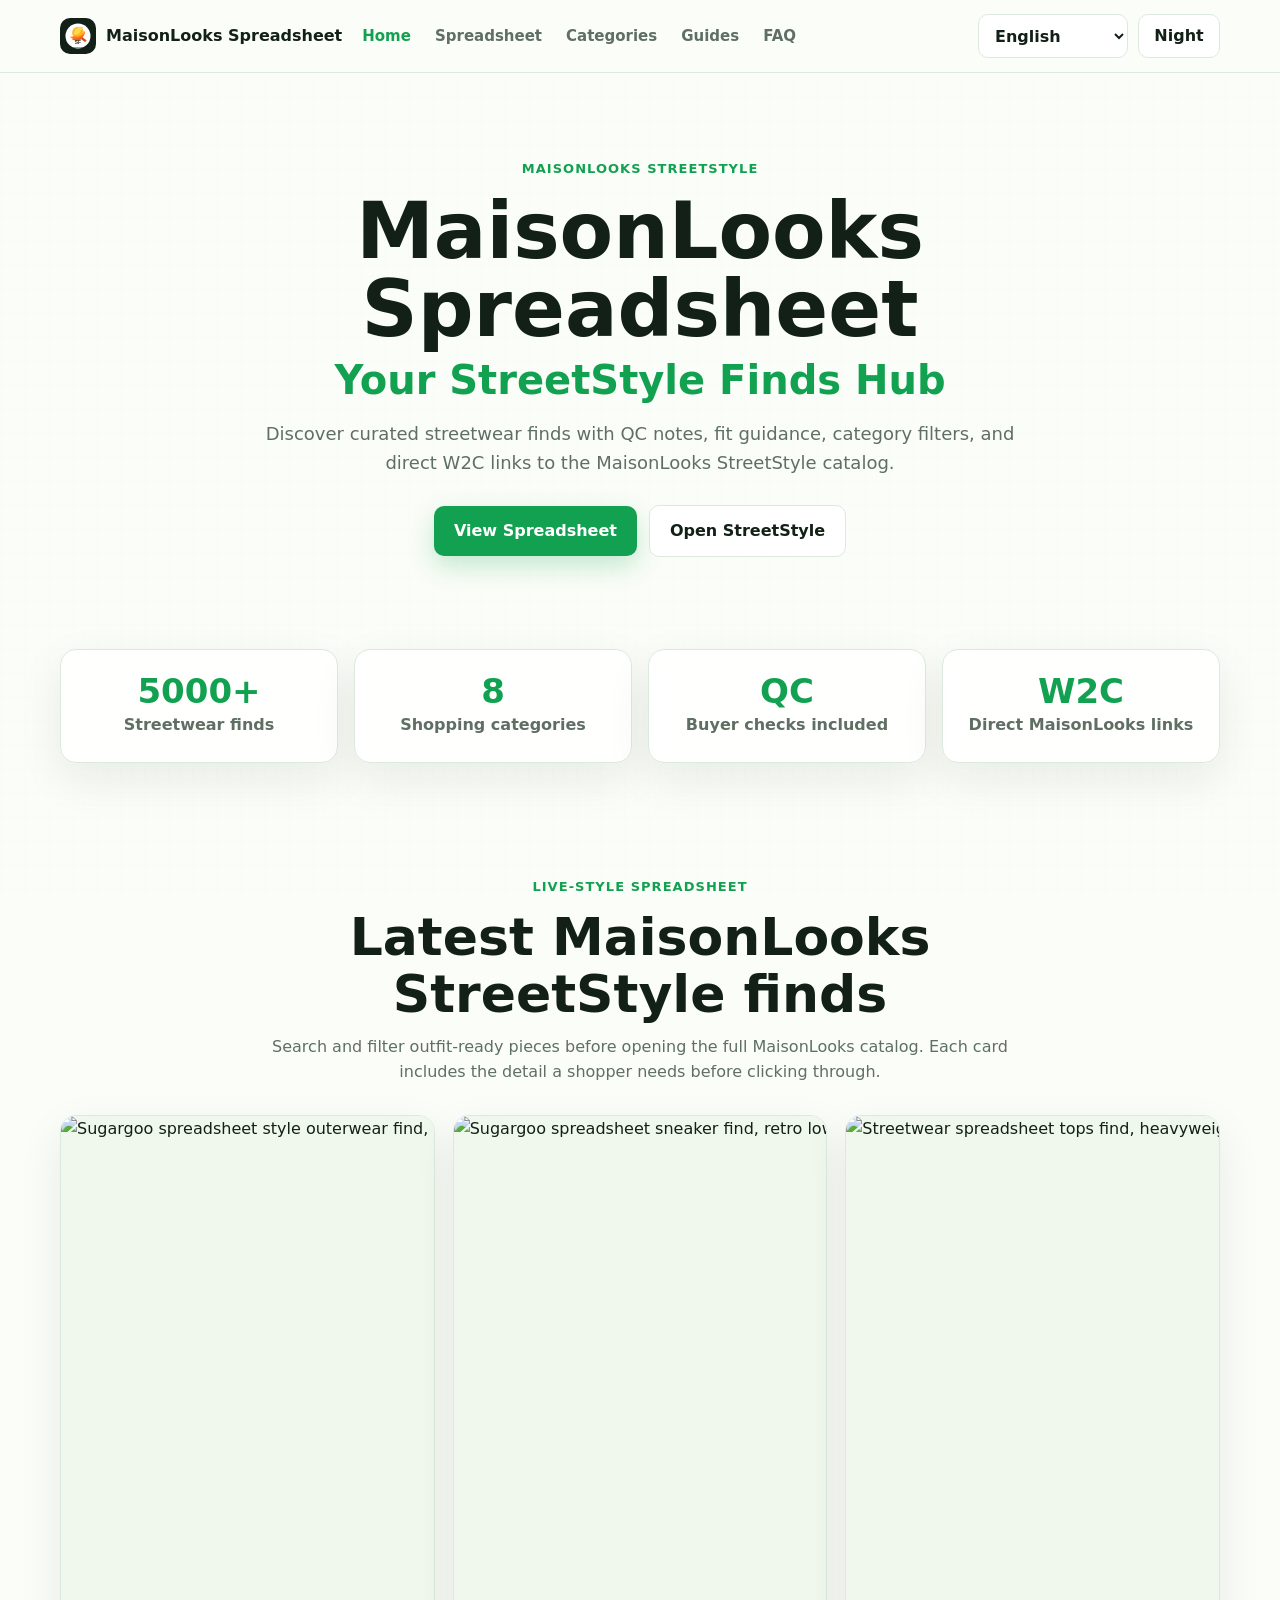
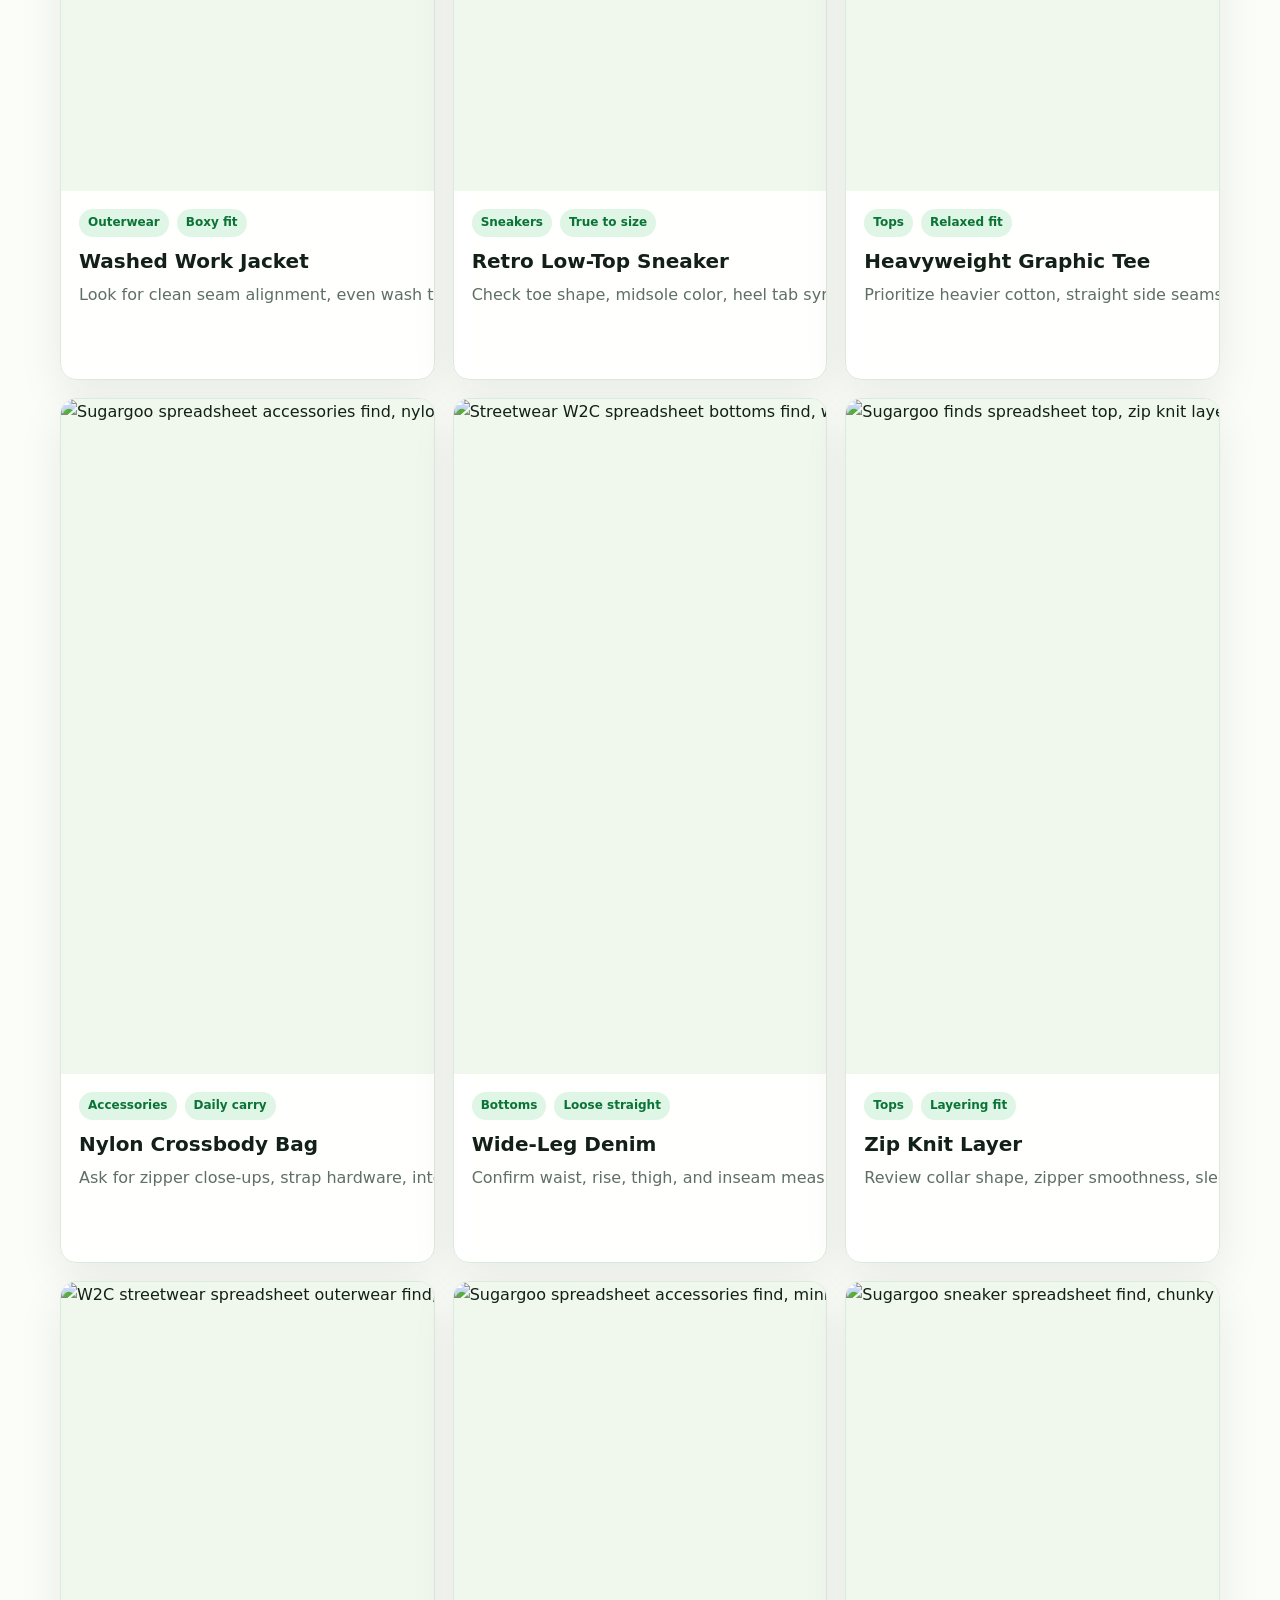
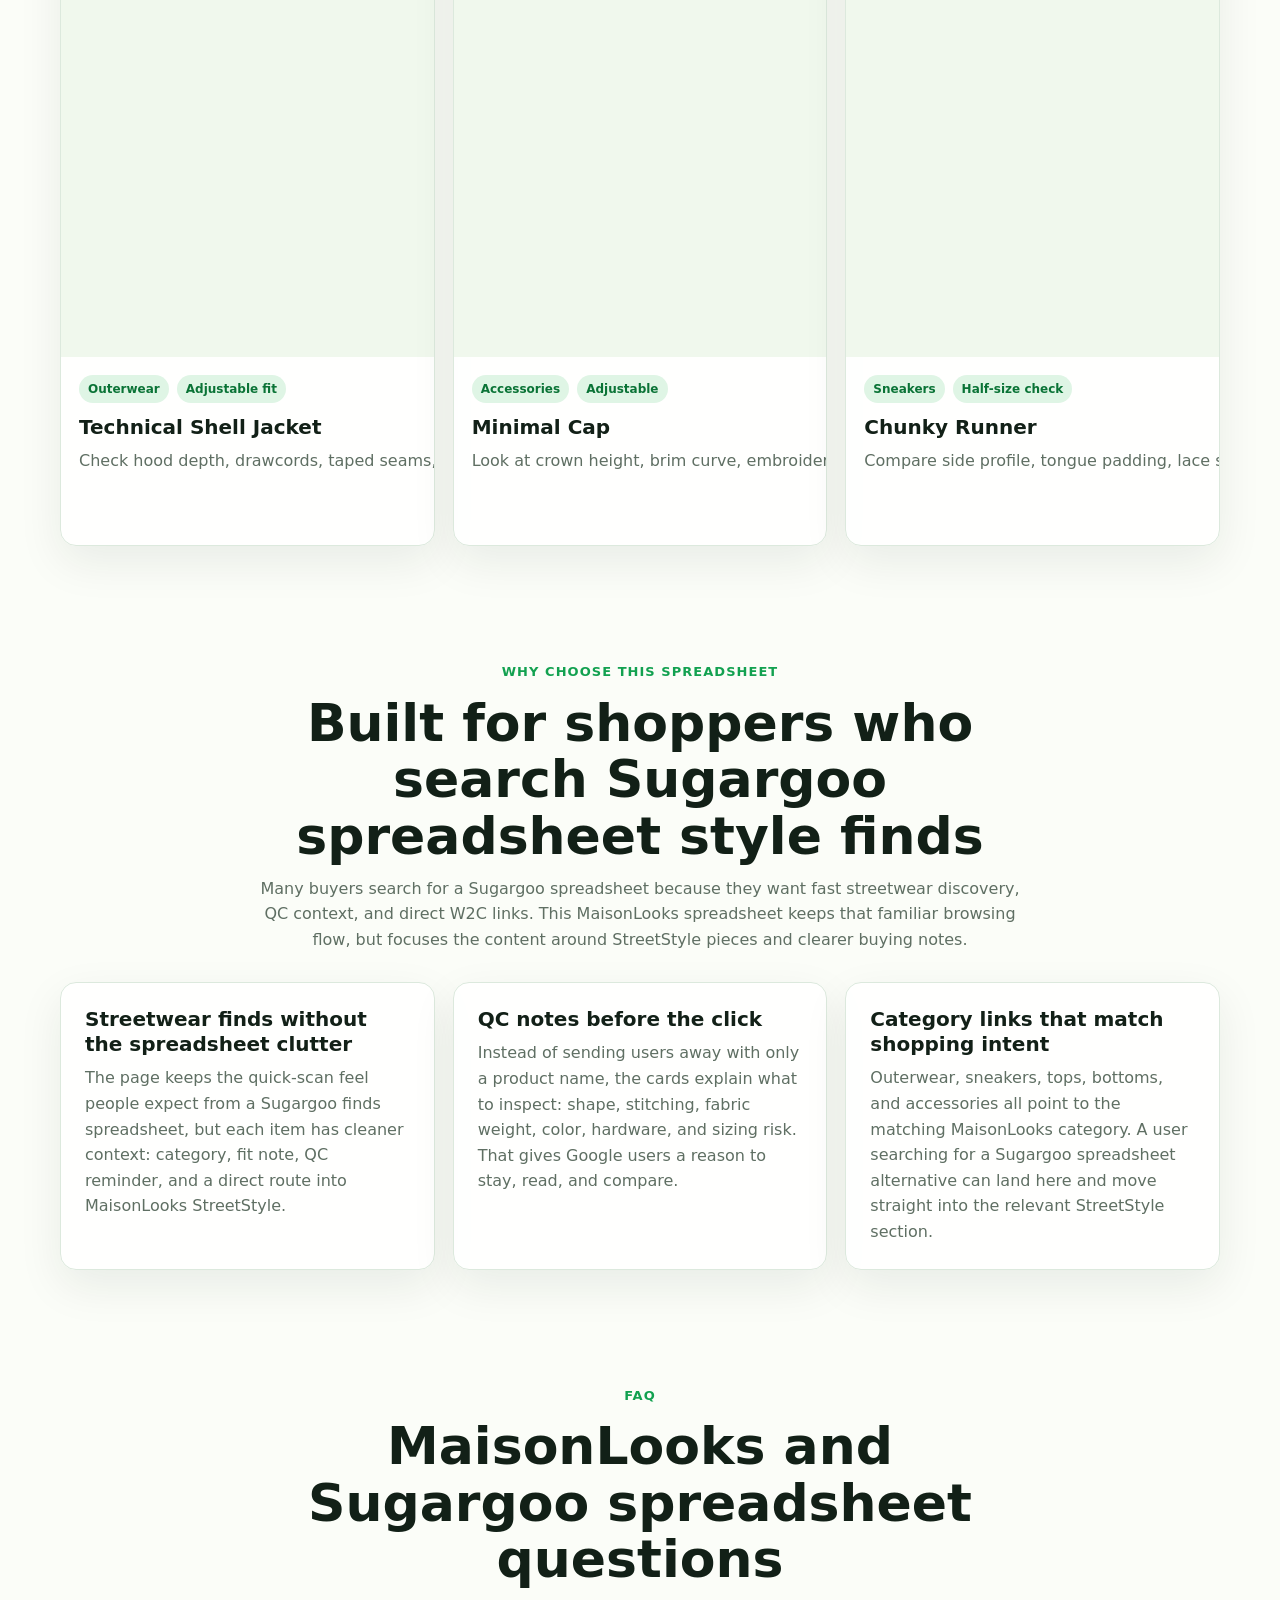
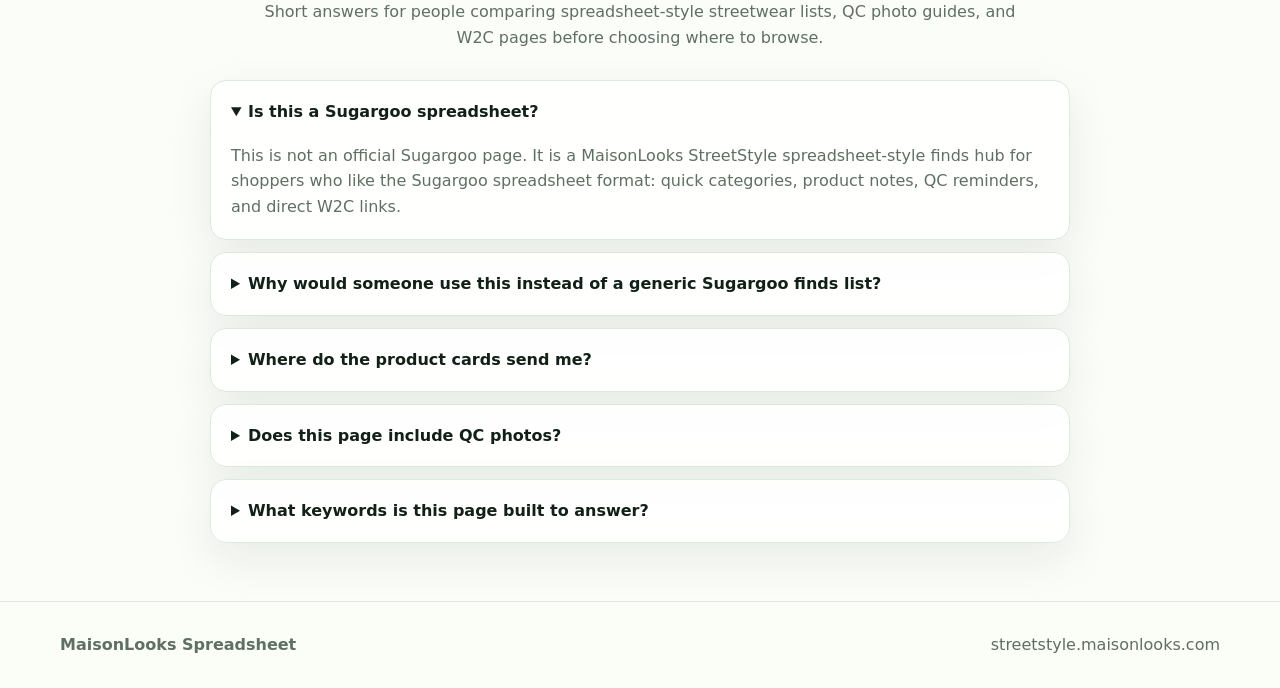
==== commit 50fe89a9: "Update finds count" ====
--- a/index.html
+++ b/index.html
@@ -59,7 +59,7 @@
       <section class="stats-section home-stats" aria-label="Spreadsheet highlights">
         <div class="section-inner stats-grid">
           <article>
-            <strong>500+</strong>
+            <strong>5000+</strong>
             <span>Streetwear finds</span>
           </article>
           <article>
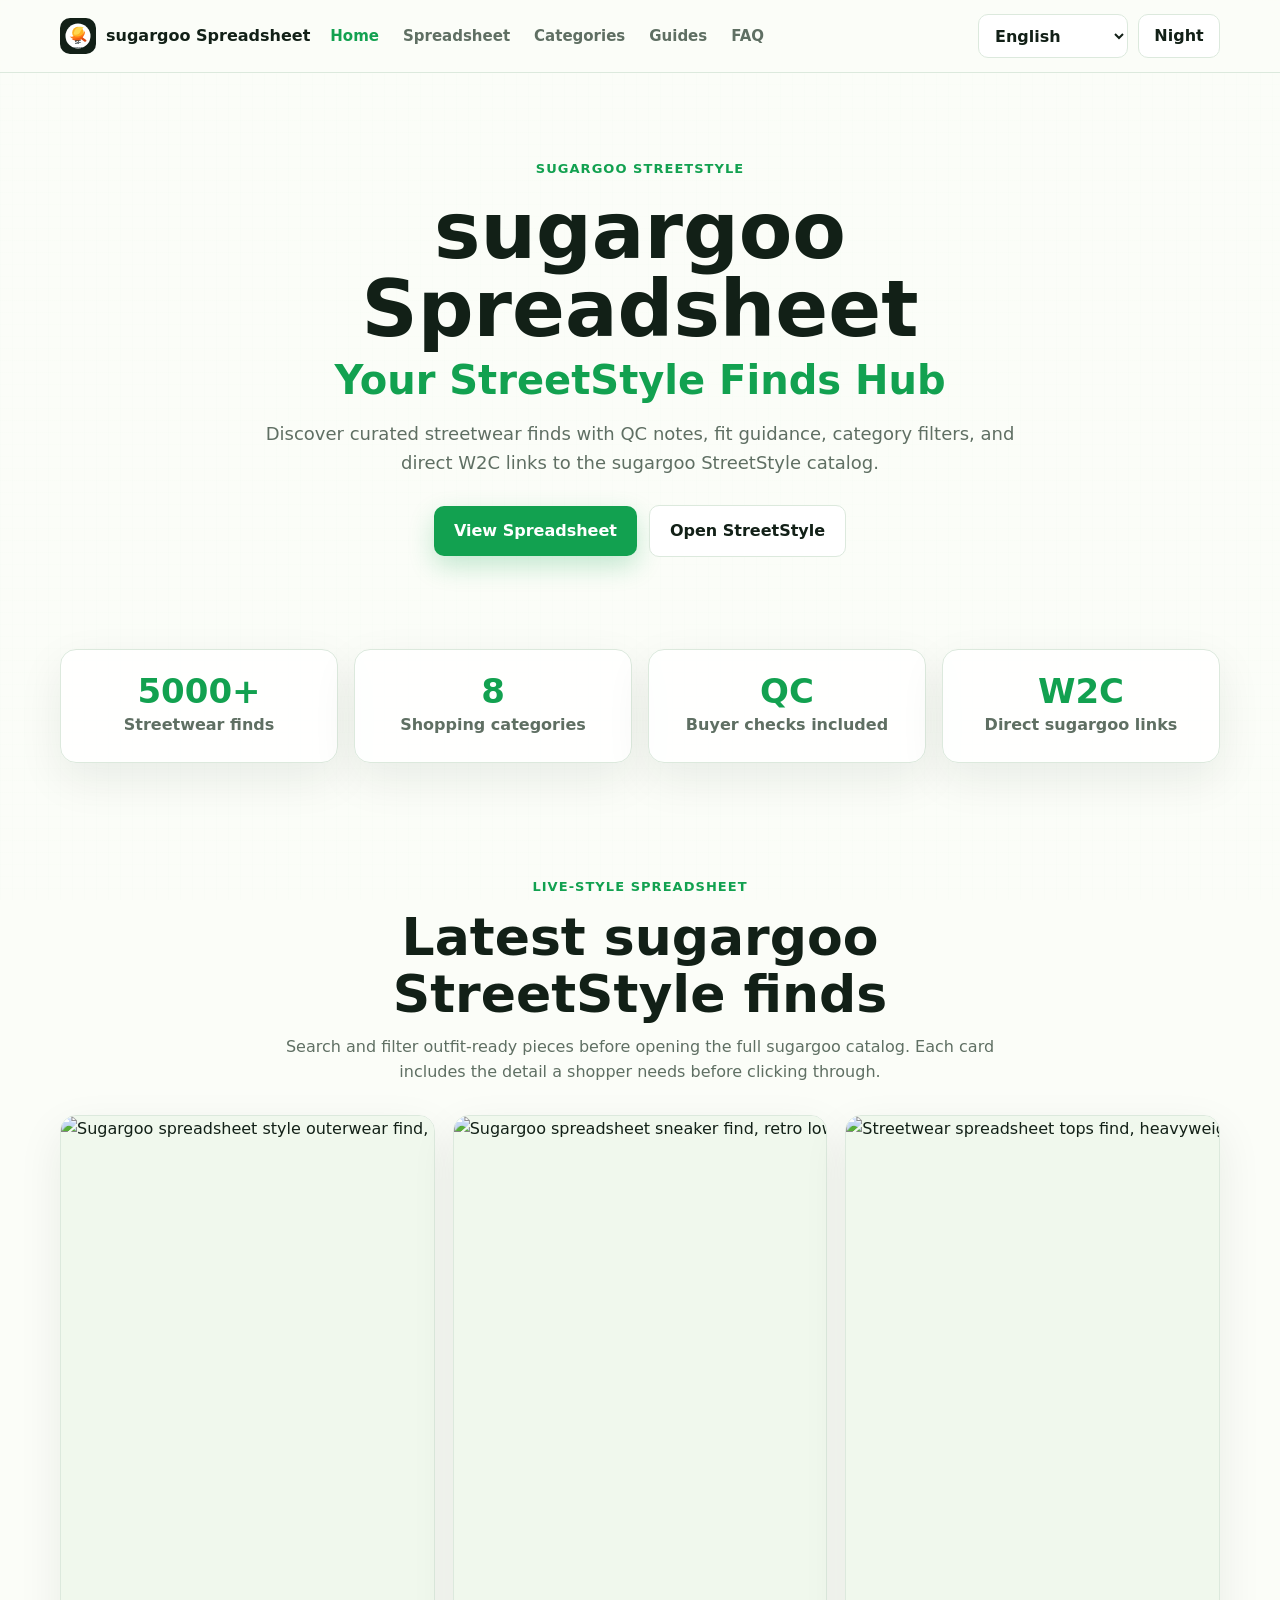
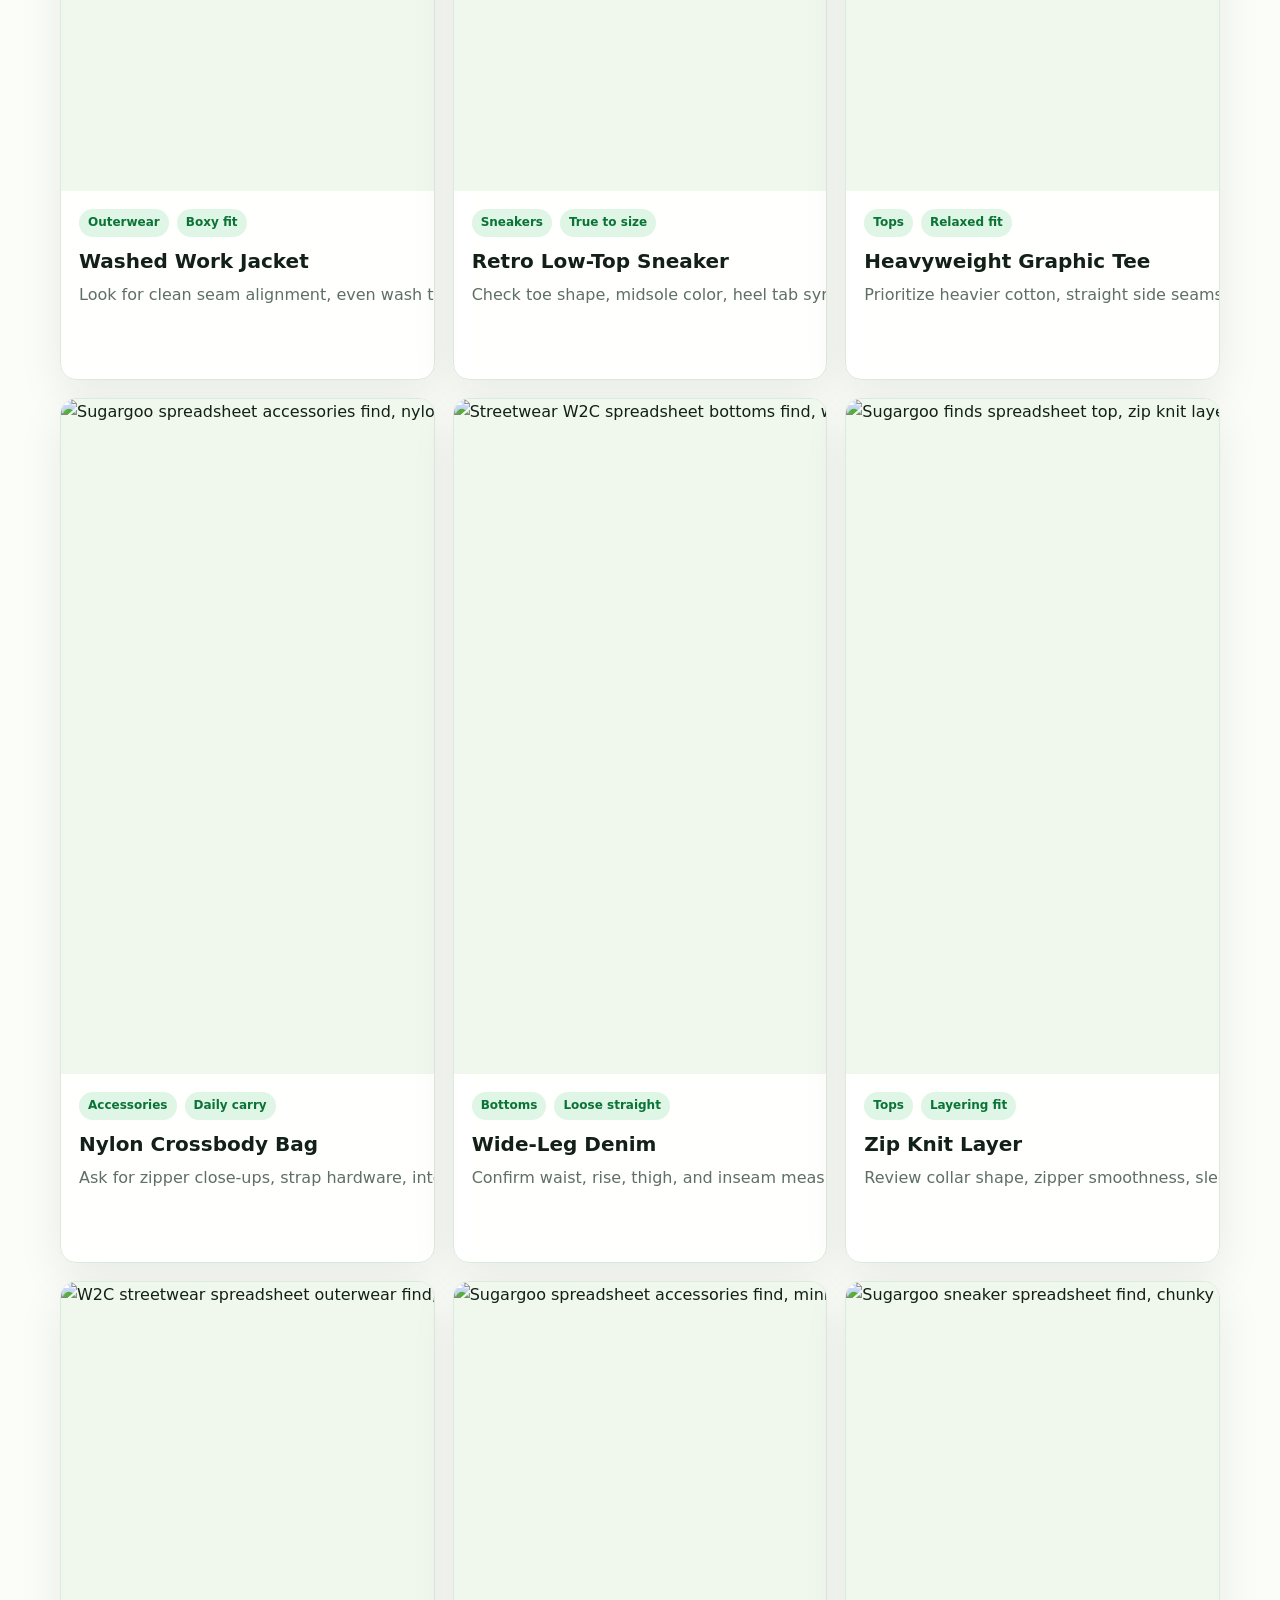
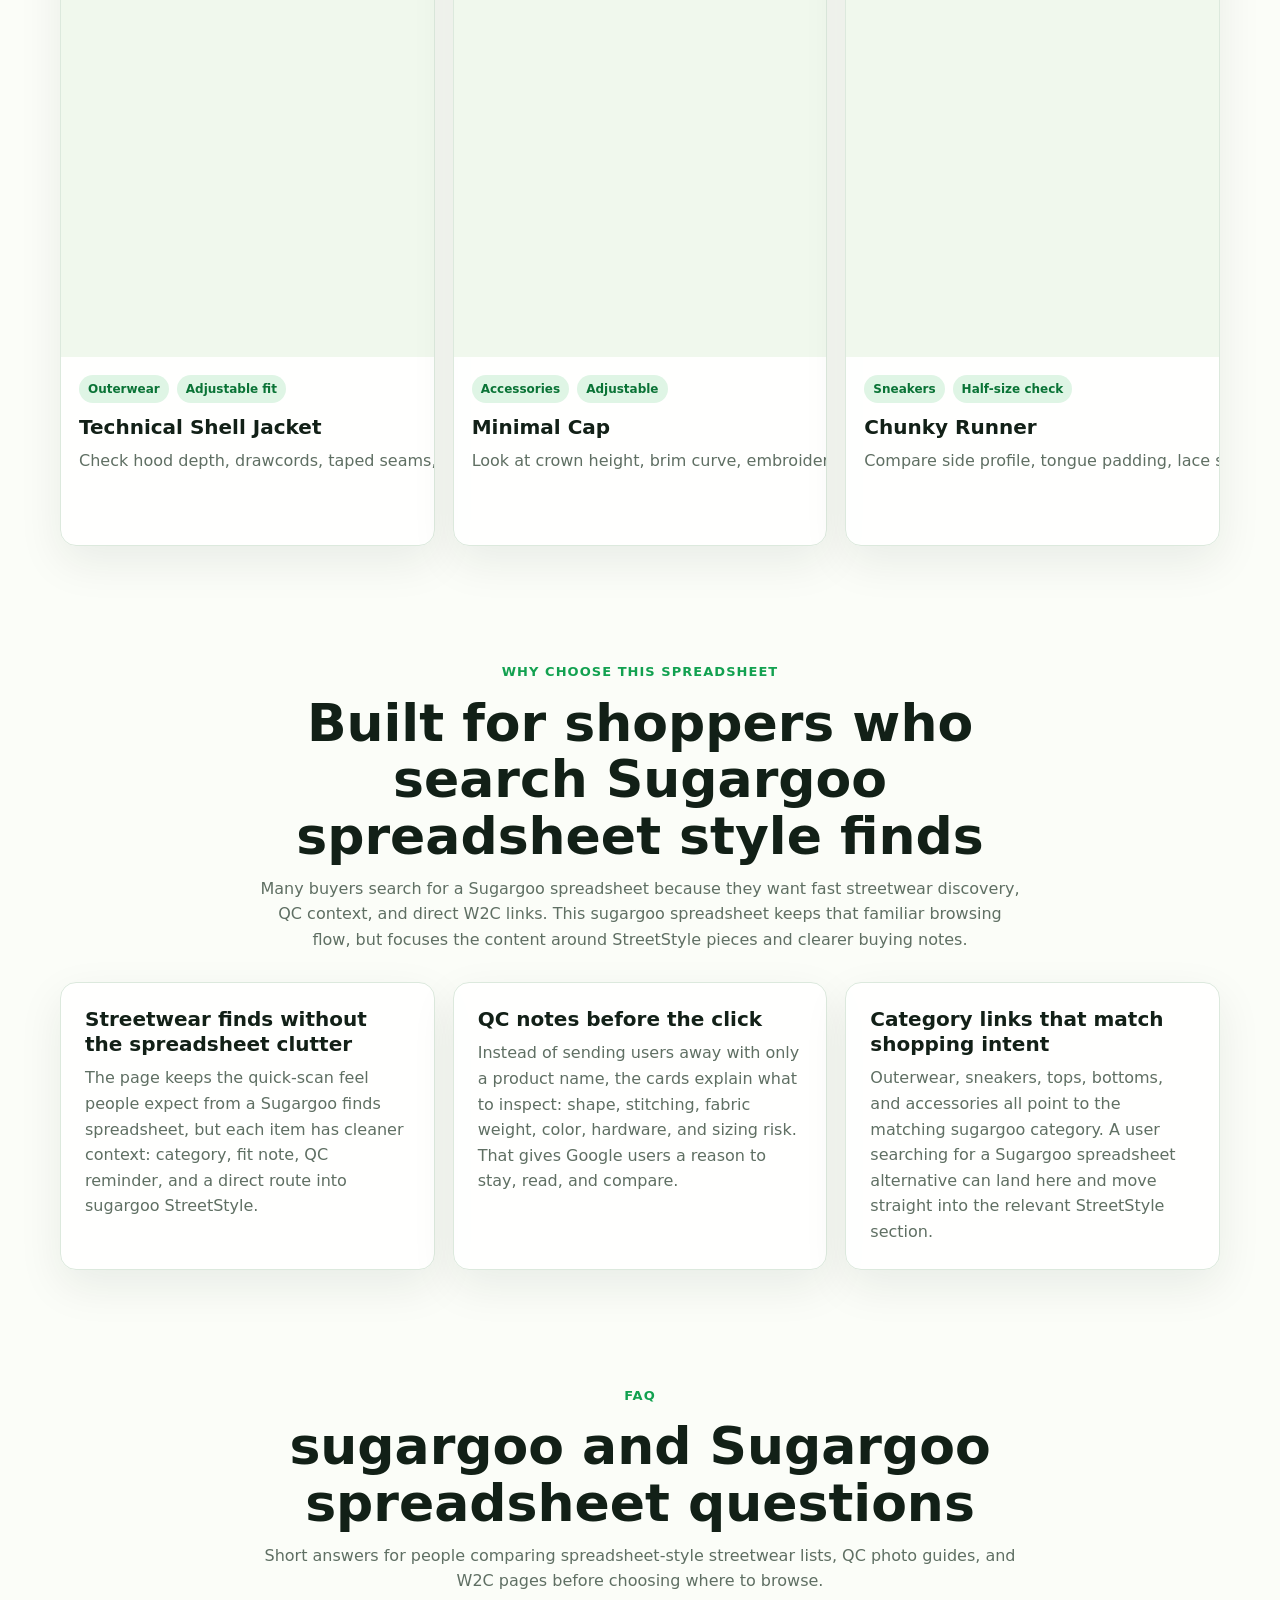
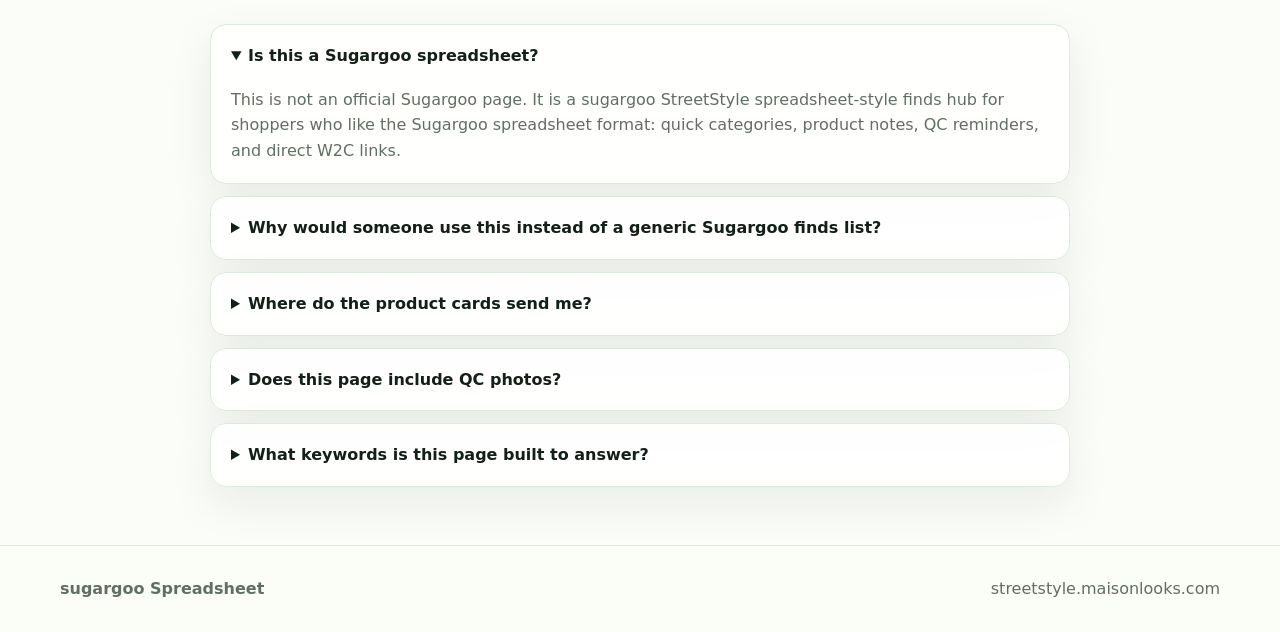
==== commit fd804a2c: "Update Sugargoo content and guides" ====
--- a/index.html
+++ b/index.html
@@ -3,17 +3,17 @@
   <head>
     <meta charset="utf-8" />
     <meta name="viewport" content="width=device-width, initial-scale=1" />
-    <title>MaisonLooks Spreadsheet | StreetStyle Finds, QC Photos & W2C Links</title>
+    <title>sugargoo Spreadsheet | StreetStyle Finds, QC Photos & W2C Links</title>
     <meta
       name="description"
-      content="MaisonLooks spreadsheet for StreetStyle shoppers. Browse curated streetwear finds, categories, QC notes, sizing checks, and direct W2C links."
+      content="sugargoo spreadsheet for StreetStyle shoppers. Browse curated streetwear finds, categories, QC notes, sizing checks, and direct W2C links."
     />
     <meta name="robots" content="index,follow" />
     <link rel="canonical" href="https://sugfinds.com/" />
-    <meta property="og:title" content="MaisonLooks StreetStyle Spreadsheet" />
+    <meta property="og:title" content="sugargoo StreetStyle Spreadsheet" />
     <meta
       property="og:description"
-      content="A clean StreetStyle finds hub with categories, QC notes, sizing checks, and W2C links for MaisonLooks shoppers."
+      content="A clean StreetStyle finds hub with categories, QC notes, sizing checks, and W2C links for sugargoo shoppers."
     />
     <meta property="og:type" content="website" />
     <meta property="og:url" content="https://sugfinds.com/" />
@@ -25,9 +25,9 @@
 
     <header class="site-header">
       <nav class="nav" aria-label="Primary navigation">
-        <a class="brand" href="index.html" aria-label="MaisonLooks spreadsheet home">
+        <a class="brand" href="index.html" aria-label="sugargoo spreadsheet home">
           <img class="brand-icon" src="assets/site-icon.svg" alt="SugFinds streetwear spreadsheet finds icon" width="36" height="36" />
-          <span>MaisonLooks Spreadsheet</span>
+          <span>sugargoo Spreadsheet</span>
         </a>
         <div class="nav-links">
           <a href="index.html" aria-current="page">Home</a>
@@ -42,12 +42,12 @@
     <main id="main">
       <section class="hero home-hero">
         <div class="hero-shell">
-          <p class="eyebrow">MaisonLooks StreetStyle</p>
-          <h1>MaisonLooks Spreadsheet</h1>
+          <p class="eyebrow">sugargoo StreetStyle</p>
+          <h1>sugargoo Spreadsheet</h1>
           <p class="hero-subtitle">Your StreetStyle Finds Hub</p>
           <p class="hero-copy">
             Discover curated streetwear finds with QC notes, fit guidance, category filters,
-            and direct W2C links to the MaisonLooks StreetStyle catalog.
+            and direct W2C links to the sugargoo StreetStyle catalog.
           </p>
           <div class="hero-actions">
             <a class="button primary" href="#latest-finds">View Spreadsheet</a>
@@ -72,7 +72,7 @@
           </article>
           <article>
             <strong>W2C</strong>
-            <span>Direct MaisonLooks links</span>
+            <span>Direct sugargoo links</span>
           </article>
         </div>
       </section>
@@ -80,9 +80,9 @@
       <section class="section-inner home-feature" id="latest-finds">
         <div class="section-heading centered">
           <p class="section-kicker">Live-style spreadsheet</p>
-          <h2>Latest MaisonLooks StreetStyle finds</h2>
+          <h2>Latest sugargoo StreetStyle finds</h2>
           <p>
-            Search and filter outfit-ready pieces before opening the full MaisonLooks catalog.
+            Search and filter outfit-ready pieces before opening the full sugargoo catalog.
             Each card includes the detail a shopper needs before clicking through.
           </p>
         </div>
@@ -241,7 +241,7 @@
           <h2>Built for shoppers who search Sugargoo spreadsheet style finds</h2>
           <p>
             Many buyers search for a Sugargoo spreadsheet because they want fast streetwear discovery,
-            QC context, and direct W2C links. This MaisonLooks spreadsheet keeps that familiar browsing
+            QC context, and direct W2C links. This sugargoo spreadsheet keeps that familiar browsing
             flow, but focuses the content around StreetStyle pieces and clearer buying notes.
           </p>
         </div>
@@ -251,7 +251,7 @@
             <p>
               The page keeps the quick-scan feel people expect from a Sugargoo finds spreadsheet,
               but each item has cleaner context: category, fit note, QC reminder, and a direct route
-              into MaisonLooks StreetStyle.
+              into sugargoo StreetStyle.
             </p>
           </article>
           <article class="guide-card">
@@ -265,7 +265,7 @@
           <article class="guide-card">
             <h3>Category links that match shopping intent</h3>
             <p>
-              Outerwear, sneakers, tops, bottoms, and accessories all point to the matching MaisonLooks
+              Outerwear, sneakers, tops, bottoms, and accessories all point to the matching sugargoo
               category. A user searching for a Sugargoo spreadsheet alternative can land here and move
               straight into the relevant StreetStyle section.
             </p>
@@ -276,7 +276,7 @@
       <section class="section-inner home-faq" id="faq">
         <div class="section-heading centered">
           <p class="section-kicker">FAQ</p>
-          <h2>MaisonLooks and Sugargoo spreadsheet questions</h2>
+          <h2>sugargoo and Sugargoo spreadsheet questions</h2>
           <p>
             Short answers for people comparing spreadsheet-style streetwear lists, QC photo guides,
             and W2C pages before choosing where to browse.
@@ -286,7 +286,7 @@
           <details open>
             <summary>Is this a Sugargoo spreadsheet?</summary>
             <p>
-              This is not an official Sugargoo page. It is a MaisonLooks StreetStyle spreadsheet-style
+              This is not an official Sugargoo page. It is a sugargoo StreetStyle spreadsheet-style
               finds hub for shoppers who like the Sugargoo spreadsheet format: quick categories,
               product notes, QC reminders, and direct W2C links.
             </p>
@@ -302,15 +302,15 @@
           <details>
             <summary>Where do the product cards send me?</summary>
             <p>
-              Each card opens the matching MaisonLooks StreetStyle category, such as outerwear,
+              Each card opens the matching sugargoo StreetStyle category, such as outerwear,
               sneakers, tops, bottoms, or accessories. The goal is to help you shortlist faster,
-              then continue browsing the live catalog on MaisonLooks.
+              then continue browsing the live catalog on sugargoo.
             </p>
           </details>
           <details>
             <summary>Does this page include QC photos?</summary>
             <p>
-              The homepage gives QC checkpoints for each find. When MaisonLooks product pages include
+              The homepage gives QC checkpoints for each find. When sugargoo product pages include
               more images or detail views, use those notes to inspect shape, stitching, materials,
               color accuracy, hardware, and sizing before buying.
             </p>
@@ -319,8 +319,8 @@
             <summary>What keywords is this page built to answer?</summary>
             <p>
               It is written for searches like Sugargoo spreadsheet, Sugargoo finds, streetwear
-              spreadsheet, QC photo finds, W2C streetwear links, and MaisonLooks StreetStyle finds,
-              while keeping the actual content focused on MaisonLooks shoppers.
+              spreadsheet, QC photo finds, W2C streetwear links, and sugargoo StreetStyle finds,
+              while keeping the actual content focused on sugargoo shoppers.
             </p>
           </details>
         </div>
@@ -329,7 +329,7 @@
 
     <footer class="footer">
       <div class="section-inner footer-inner">
-        <p>MaisonLooks Spreadsheet</p>
+        <p>sugargoo Spreadsheet</p>
         <a href="https://streetstyle.maisonlooks.com/" rel="nofollow sponsored">streetstyle.maisonlooks.com</a>
       </div>
     </footer>
--- a/styles.css
+++ b/styles.css
@@ -647,6 +647,101 @@
   margin-bottom: 0;
 }
 
+.guide-article-section {
+  padding-top: 10px;
+}
+
+.long-guide {
+  max-width: 900px;
+  margin: 0 auto;
+  padding: 34px;
+  border: 1px solid var(--line);
+  border-radius: 16px;
+  background: var(--panel-bg);
+  box-shadow: var(--shadow);
+}
+
+.long-guide h2 {
+  max-width: 760px;
+}
+
+.guide-lead {
+  max-width: 780px;
+  color: var(--muted);
+  font-size: 18px;
+}
+
+.article-copy {
+  display: grid;
+  gap: 18px;
+  margin-top: 26px;
+}
+
+.article-copy p {
+  margin: 0;
+  color: var(--muted);
+}
+
+.guide-steps {
+  display: grid;
+  gap: 18px;
+  margin: 28px 0 0;
+  padding: 0;
+  list-style: none;
+  counter-reset: guide-step;
+}
+
+.guide-steps li {
+  position: relative;
+  display: grid;
+  gap: 8px;
+  padding: 20px 20px 20px 76px;
+  border: 1px solid var(--line);
+  border-radius: 14px;
+  background: var(--input-bg);
+  counter-increment: guide-step;
+}
+
+.guide-steps li::before {
+  content: counter(guide-step);
+  position: absolute;
+  left: 20px;
+  top: 22px;
+  width: 36px;
+  height: 36px;
+  display: grid;
+  place-items: center;
+  border-radius: 999px;
+  background: var(--green);
+  color: #fff;
+  font-weight: 950;
+}
+
+.guide-steps h3,
+.guide-steps p,
+.guide-note p {
+  margin: 0;
+}
+
+.guide-steps p,
+.guide-note p {
+  color: var(--muted);
+}
+
+.guide-note {
+  display: grid;
+  gap: 6px;
+  margin-top: 22px;
+  padding: 18px 20px;
+  border: 1px solid var(--line);
+  border-radius: 14px;
+  background: var(--soft);
+}
+
+.guide-note strong {
+  color: var(--green-dark);
+}
+
 .faq-list {
   max-width: 860px;
   display: grid;
@@ -784,6 +879,19 @@
 
   .hero-copy {
     font-size: 17px;
+  }
+
+  .long-guide {
+    padding: 24px 18px;
+  }
+
+  .guide-steps li {
+    padding: 72px 18px 18px;
+  }
+
+  .guide-steps li::before {
+    left: 18px;
+    top: 18px;
   }
 }
 
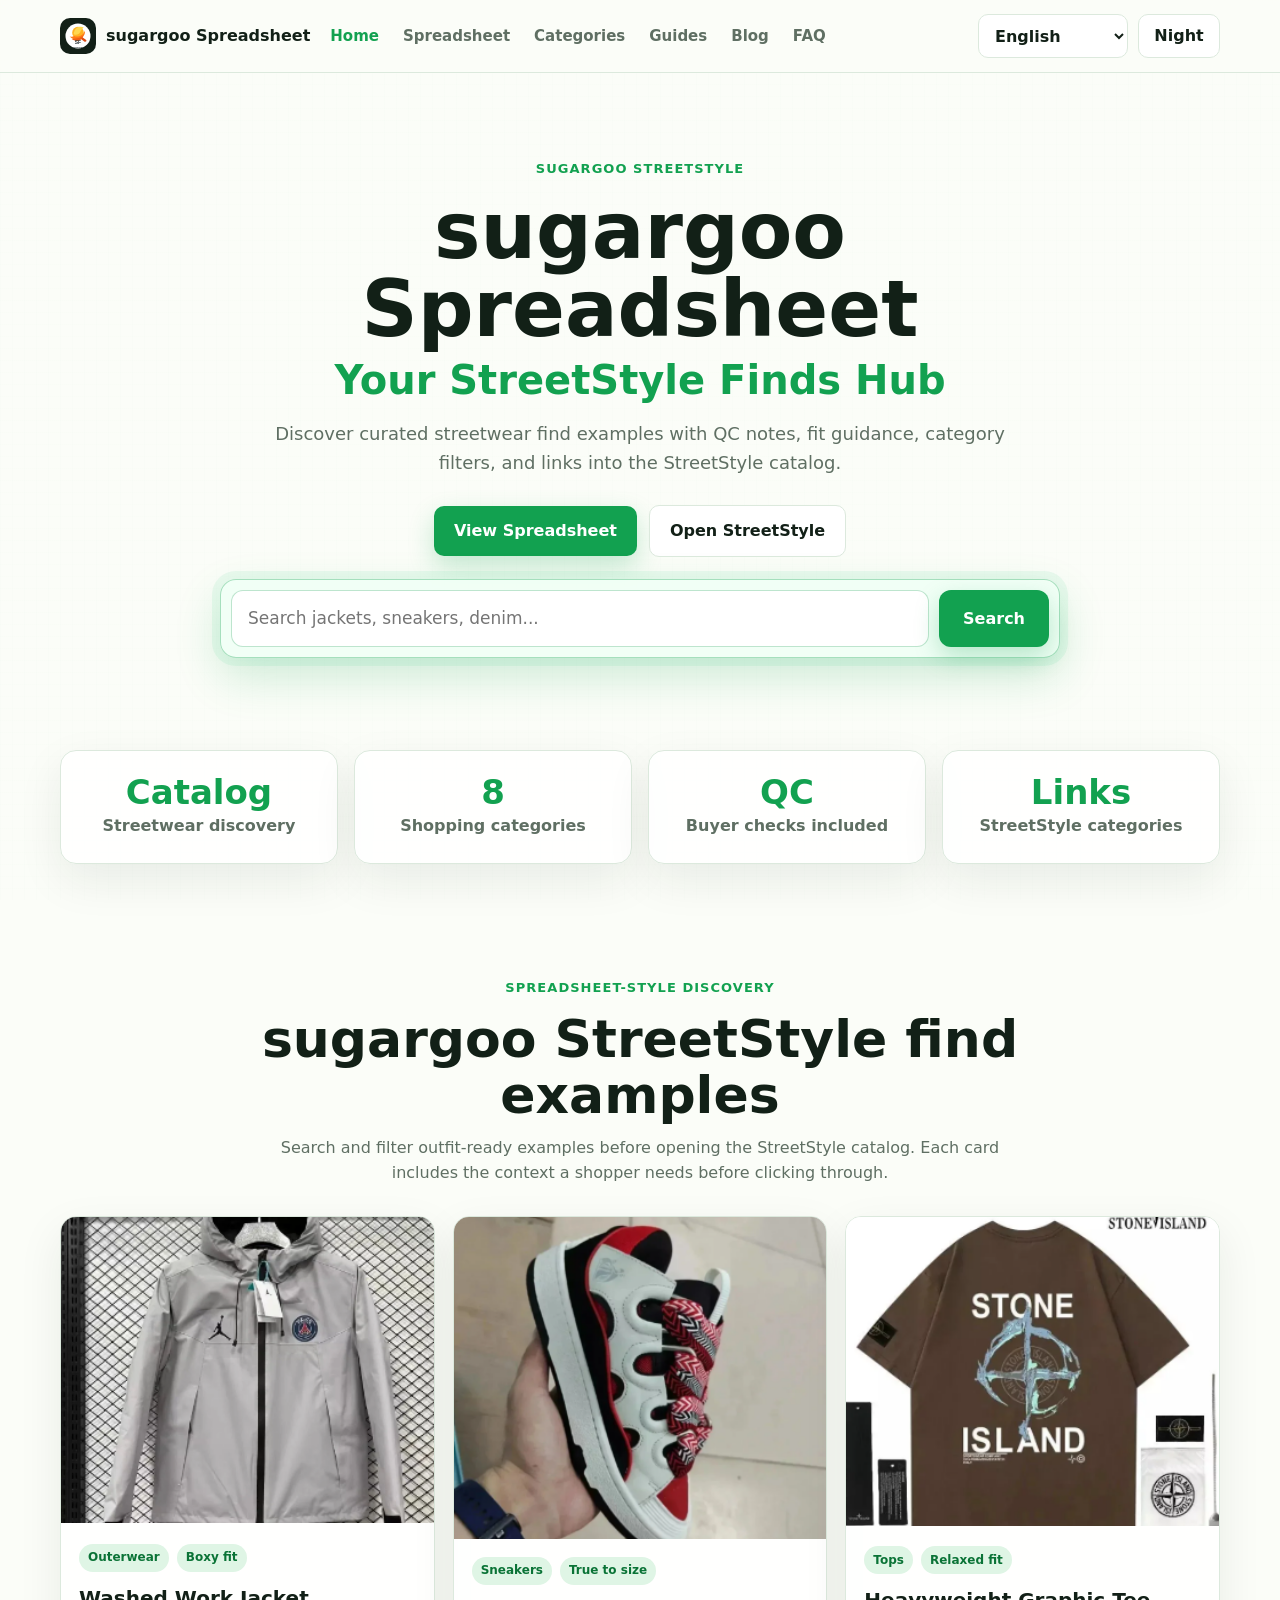
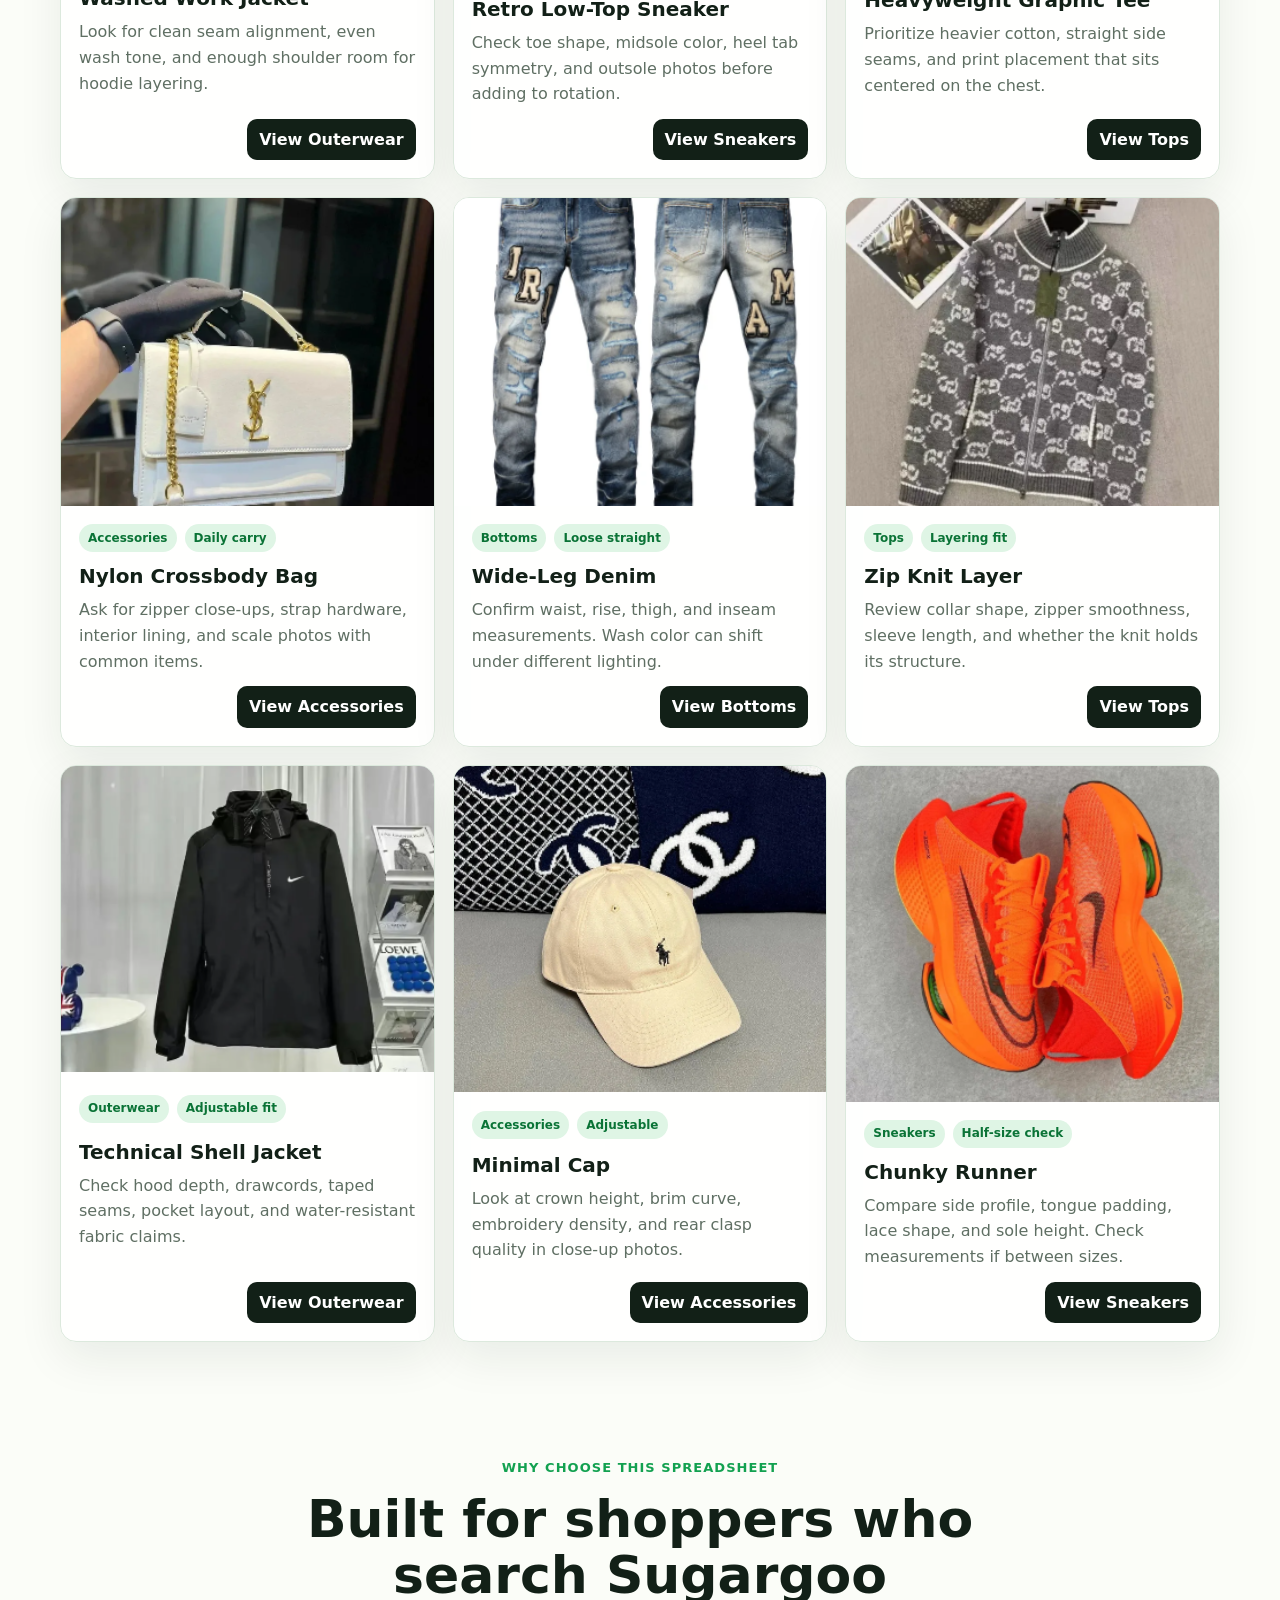
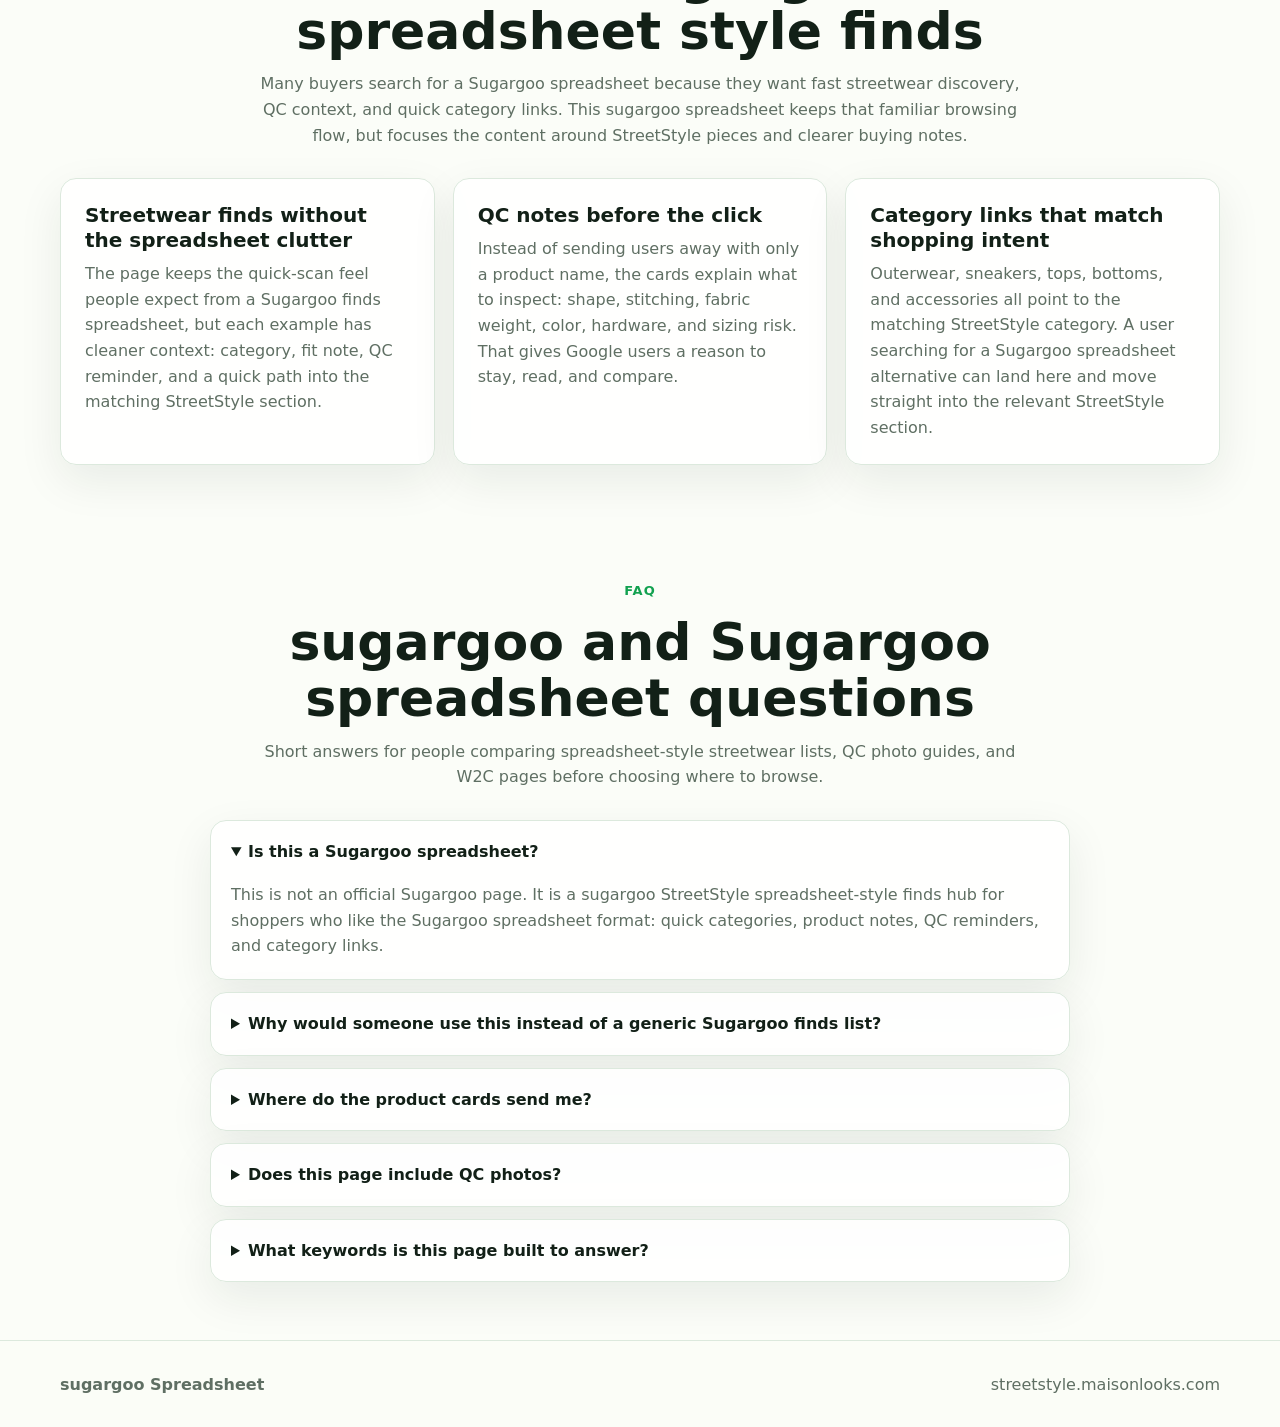
==== commit 715fdf69: "update SEO copy and product cards" ====
--- a/index.html
+++ b/index.html
@@ -3,17 +3,17 @@
   <head>
     <meta charset="utf-8" />
     <meta name="viewport" content="width=device-width, initial-scale=1" />
-    <title>sugargoo Spreadsheet | StreetStyle Finds, QC Photos & W2C Links</title>
+    <title>sugargoo Spreadsheet | StreetStyle Finds, QC Notes & Category Links</title>
     <meta
       name="description"
-      content="sugargoo spreadsheet for StreetStyle shoppers. Browse curated streetwear finds, categories, QC notes, sizing checks, and direct W2C links."
+      content="sugargoo spreadsheet-style StreetStyle discovery hub. Browse curated streetwear find examples, categories, QC notes, sizing checks, and StreetStyle category links."
     />
     <meta name="robots" content="index,follow" />
     <link rel="canonical" href="https://sugfinds.com/" />
     <meta property="og:title" content="sugargoo StreetStyle Spreadsheet" />
     <meta
       property="og:description"
-      content="A clean StreetStyle finds hub with categories, QC notes, sizing checks, and W2C links for sugargoo shoppers."
+      content="A clean StreetStyle finds hub with categories, QC notes, sizing checks, and StreetStyle category links for sugargoo shoppers."
     />
     <meta property="og:type" content="website" />
     <meta property="og:url" content="https://sugfinds.com/" />
@@ -34,6 +34,7 @@
           <a href="spreadsheet.html">Spreadsheet</a>
           <a href="categories.html">Categories</a>
           <a href="guides.html">Guides</a>
+          <a href="blog.html">Blog</a>
           <a href="faq.html">FAQ</a>
         </div>
       </nav>
@@ -46,21 +47,26 @@
           <h1>sugargoo Spreadsheet</h1>
           <p class="hero-subtitle">Your StreetStyle Finds Hub</p>
           <p class="hero-copy">
-            Discover curated streetwear finds with QC notes, fit guidance, category filters,
-            and direct W2C links to the sugargoo StreetStyle catalog.
+            Discover curated streetwear find examples with QC notes, fit guidance, category filters,
+            and links into the StreetStyle catalog.
           </p>
           <div class="hero-actions">
             <a class="button primary" href="#latest-finds">View Spreadsheet</a>
             <a class="button secondary" href="https://streetstyle.maisonlooks.com/" target="_blank" rel="nofollow sponsored noopener">Open StreetStyle</a>
           </div>
+          <form class="hero-search" action="https://streetstyle.maisonlooks.com/en/search" method="get" target="_blank" rel="nofollow sponsored noopener" role="search" aria-label="Search StreetStyle catalog">
+            <label class="visually-hidden" for="heroSearchInput">Search StreetStyle</label>
+            <input id="heroSearchInput" name="q" type="search" placeholder="Search jackets, sneakers, denim..." autocomplete="off" />
+            <button type="submit">Search</button>
+          </form>
         </div>
       </section>
 
       <section class="stats-section home-stats" aria-label="Spreadsheet highlights">
         <div class="section-inner stats-grid">
           <article>
-            <strong>5000+</strong>
-            <span>Streetwear finds</span>
+            <strong>Catalog</strong>
+            <span>Streetwear discovery</span>
           </article>
           <article>
             <strong>8</strong>
@@ -71,25 +77,25 @@
             <span>Buyer checks included</span>
           </article>
           <article>
-            <strong>W2C</strong>
-            <span>Direct sugargoo links</span>
+            <strong>Links</strong>
+            <span>StreetStyle categories</span>
           </article>
         </div>
       </section>
 
       <section class="section-inner home-feature" id="latest-finds">
         <div class="section-heading centered">
-          <p class="section-kicker">Live-style spreadsheet</p>
-          <h2>Latest sugargoo StreetStyle finds</h2>
+          <p class="section-kicker">Spreadsheet-style discovery</p>
+          <h2>sugargoo StreetStyle find examples</h2>
           <p>
-            Search and filter outfit-ready pieces before opening the full sugargoo catalog.
-            Each card includes the detail a shopper needs before clicking through.
+            Search and filter outfit-ready examples before opening the StreetStyle catalog.
+            Each card includes the context a shopper needs before clicking through.
           </p>
         </div>
 
         <div class="product-grid">
-          <a class="product-card product-link-card" href="https://streetstyle.maisonlooks.com/en?categorySlug=outerwear" target="_blank" rel="nofollow sponsored noopener">
-            <img src="https://images.unsplash.com/photo-1523398002811-999ca8dec234?auto=format&fit=crop&w=900&q=78" alt="Sugargoo spreadsheet style outerwear find, washed work jacket with boxy streetwear fit" width="900" height="675" loading="lazy" />
+          <a class="product-card product-link-card" href="https://streetstyle.maisonlooks.com/en/search?q=jacket" target="_blank" rel="nofollow sponsored noopener">
+            <img src="assets/jacket-search-card.png" alt="Sugargoo spreadsheet style outerwear find, grey hooded jacket with boxy streetwear fit" width="306" height="306" loading="lazy" />
             <div class="product-body">
               <div class="product-meta">
                 <span class="pill">Outerwear</span>
@@ -104,8 +110,8 @@
               </div>
             </div>
           </a>
-          <a class="product-card product-link-card" href="https://streetstyle.maisonlooks.com/en?categorySlug=sneakers" target="_blank" rel="nofollow sponsored noopener">
-            <img src="https://images.unsplash.com/photo-1542291026-7eec264c27ff?auto=format&fit=crop&w=900&q=78" alt="Sugargoo spreadsheet sneaker find, retro low top shoes with QC details" width="900" height="675" loading="lazy" />
+          <a class="product-card product-link-card" href="https://streetstyle.maisonlooks.com/en/search?q=sneaker" target="_blank" rel="nofollow sponsored noopener">
+            <img src="assets/sneaker-search-card.png" alt="Sugargoo spreadsheet sneaker find, red and white low top shoes with QC details" width="306" height="322" loading="lazy" />
             <div class="product-body">
               <div class="product-meta">
                 <span class="pill">Sneakers</span>
@@ -120,8 +126,8 @@
               </div>
             </div>
           </a>
-          <a class="product-card product-link-card" href="https://streetstyle.maisonlooks.com/en?categorySlug=tops" target="_blank" rel="nofollow sponsored noopener">
-            <img src="https://images.unsplash.com/photo-1503341504253-dff4815485f1?auto=format&fit=crop&w=900&q=78" alt="Streetwear spreadsheet tops find, heavyweight graphic tee with relaxed fit" width="900" height="675" loading="lazy" />
+          <a class="product-card product-link-card" href="https://streetstyle.maisonlooks.com/en/search?q=T-shirt" target="_blank" rel="nofollow sponsored noopener">
+            <img src="assets/tshirt-search-card.png" alt="Streetwear spreadsheet tops find, brown graphic T-shirt with relaxed fit" width="324" height="309" loading="lazy" />
             <div class="product-body">
               <div class="product-meta">
                 <span class="pill">Tops</span>
@@ -136,8 +142,8 @@
               </div>
             </div>
           </a>
-          <a class="product-card product-link-card" href="https://streetstyle.maisonlooks.com/en?categorySlug=accessories" target="_blank" rel="nofollow sponsored noopener">
-            <img src="https://images.unsplash.com/photo-1590874103328-eac38a683ce7?auto=format&fit=crop&w=900&q=78" alt="Sugargoo spreadsheet accessories find, nylon crossbody bag for daily carry" width="900" height="675" loading="lazy" />
+          <a class="product-card product-link-card" href="https://streetstyle.maisonlooks.com/en/search?q=bag" target="_blank" rel="nofollow sponsored noopener">
+            <img src="assets/bag-search-card.png" alt="Sugargoo spreadsheet accessories find, white shoulder bag for daily carry" width="308" height="308" loading="lazy" />
             <div class="product-body">
               <div class="product-meta">
                 <span class="pill">Accessories</span>
@@ -152,8 +158,8 @@
               </div>
             </div>
           </a>
-          <a class="product-card product-link-card" href="https://streetstyle.maisonlooks.com/en?categorySlug=bottoms" target="_blank" rel="nofollow sponsored noopener">
-            <img src="https://images.unsplash.com/photo-1541099649105-f69ad21f3246?auto=format&fit=crop&w=900&q=78" alt="Streetwear W2C spreadsheet bottoms find, wide leg denim jeans" width="900" height="675" loading="lazy" />
+          <a class="product-card product-link-card" href="https://streetstyle.maisonlooks.com/en/search?q=denim" target="_blank" rel="nofollow sponsored noopener">
+            <img src="assets/denim-search-card.png" alt="Streetwear spreadsheet bottoms find, distressed blue denim jeans" width="326" height="308" loading="lazy" />
             <div class="product-body">
               <div class="product-meta">
                 <span class="pill">Bottoms</span>
@@ -168,8 +174,8 @@
               </div>
             </div>
           </a>
-          <a class="product-card product-link-card" href="https://streetstyle.maisonlooks.com/en?categorySlug=tops" target="_blank" rel="nofollow sponsored noopener">
-            <img src="https://images.unsplash.com/photo-1516826957135-700dedea698c?auto=format&fit=crop&w=900&q=78" alt="Sugargoo finds spreadsheet top, zip knit layer for streetwear outfits" width="900" height="675" loading="lazy" />
+          <a class="product-card product-link-card" href="https://streetstyle.maisonlooks.com/en/search?q=zip+cardigan" target="_blank" rel="nofollow sponsored noopener">
+            <img src="assets/zip-cardigan-search-card.png" alt="Sugargoo finds spreadsheet top, grey zip cardigan for streetwear outfits" width="326" height="308" loading="lazy" />
             <div class="product-body">
               <div class="product-meta">
                 <span class="pill">Tops</span>
@@ -184,8 +190,8 @@
               </div>
             </div>
           </a>
-          <a class="product-card product-link-card" href="https://streetstyle.maisonlooks.com/en?categorySlug=outerwear" target="_blank" rel="nofollow sponsored noopener">
-            <img src="https://images.unsplash.com/photo-1548883354-7622d03aca27?auto=format&fit=crop&w=900&q=78" alt="W2C streetwear spreadsheet outerwear find, technical shell jacket" width="900" height="675" loading="lazy" />
+          <a class="product-card product-link-card" href="https://streetstyle.maisonlooks.com/en/search?q=jackets" target="_blank" rel="nofollow sponsored noopener">
+            <img src="assets/jackets-search-card.png" alt="Streetwear spreadsheet outerwear find, black technical shell jacket" width="306" height="306" loading="lazy" />
             <div class="product-body">
               <div class="product-meta">
                 <span class="pill">Outerwear</span>
@@ -200,8 +206,8 @@
               </div>
             </div>
           </a>
-          <a class="product-card product-link-card" href="https://streetstyle.maisonlooks.com/en?categorySlug=accessories" target="_blank" rel="nofollow sponsored noopener">
-            <img src="https://images.unsplash.com/photo-1521369909029-2afed882baee?auto=format&fit=crop&w=900&q=78" alt="Sugargoo spreadsheet accessories find, minimal cap with adjustable fit" width="900" height="675" loading="lazy" />
+          <a class="product-card product-link-card" href="https://streetstyle.maisonlooks.com/en/search?q=cap" target="_blank" rel="nofollow sponsored noopener">
+            <img src="assets/cap-search-card.png" alt="Sugargoo spreadsheet accessories find, minimal beige cap with adjustable fit" width="326" height="326" loading="lazy" />
             <div class="product-body">
               <div class="product-meta">
                 <span class="pill">Accessories</span>
@@ -216,8 +222,8 @@
               </div>
             </div>
           </a>
-          <a class="product-card product-link-card" href="https://streetstyle.maisonlooks.com/en?categorySlug=sneakers" target="_blank" rel="nofollow sponsored noopener">
-            <img src="https://images.unsplash.com/photo-1552346154-21d32810aba3?auto=format&fit=crop&w=900&q=78" alt="Sugargoo sneaker spreadsheet find, chunky runner with half size check" width="900" height="675" loading="lazy" />
+          <a class="product-card product-link-card" href="https://streetstyle.maisonlooks.com/en/search?q=running+shoes" target="_blank" rel="nofollow sponsored noopener">
+            <img src="assets/running-shoes-search-card.png" alt="Sugargoo sneaker spreadsheet find, orange running shoes with half size check" width="336" height="336" loading="lazy" />
             <div class="product-body">
               <div class="product-meta">
                 <span class="pill">Sneakers</span>
@@ -241,7 +247,7 @@
           <h2>Built for shoppers who search Sugargoo spreadsheet style finds</h2>
           <p>
             Many buyers search for a Sugargoo spreadsheet because they want fast streetwear discovery,
-            QC context, and direct W2C links. This sugargoo spreadsheet keeps that familiar browsing
+            QC context, and quick category links. This sugargoo spreadsheet keeps that familiar browsing
             flow, but focuses the content around StreetStyle pieces and clearer buying notes.
           </p>
         </div>
@@ -250,8 +256,8 @@
             <h3>Streetwear finds without the spreadsheet clutter</h3>
             <p>
               The page keeps the quick-scan feel people expect from a Sugargoo finds spreadsheet,
-              but each item has cleaner context: category, fit note, QC reminder, and a direct route
-              into sugargoo StreetStyle.
+              but each example has cleaner context: category, fit note, QC reminder, and a quick path
+              into the matching StreetStyle section.
             </p>
           </article>
           <article class="guide-card">
@@ -265,7 +271,7 @@
           <article class="guide-card">
             <h3>Category links that match shopping intent</h3>
             <p>
-              Outerwear, sneakers, tops, bottoms, and accessories all point to the matching sugargoo
+              Outerwear, sneakers, tops, bottoms, and accessories all point to the matching StreetStyle
               category. A user searching for a Sugargoo spreadsheet alternative can land here and move
               straight into the relevant StreetStyle section.
             </p>
@@ -288,7 +294,7 @@
             <p>
               This is not an official Sugargoo page. It is a sugargoo StreetStyle spreadsheet-style
               finds hub for shoppers who like the Sugargoo spreadsheet format: quick categories,
-              product notes, QC reminders, and direct W2C links.
+              product notes, QC reminders, and category links.
             </p>
           </details>
           <details>
@@ -302,16 +308,16 @@
           <details>
             <summary>Where do the product cards send me?</summary>
             <p>
-              Each card opens the matching sugargoo StreetStyle category, such as outerwear,
+              Each card opens the matching StreetStyle category, such as outerwear,
               sneakers, tops, bottoms, or accessories. The goal is to help you shortlist faster,
-              then continue browsing the live catalog on sugargoo.
+              then continue browsing the live catalog.
             </p>
           </details>
           <details>
             <summary>Does this page include QC photos?</summary>
             <p>
-              The homepage gives QC checkpoints for each find. When sugargoo product pages include
-              more images or detail views, use those notes to inspect shape, stitching, materials,
+              The homepage gives QC checkpoints, not its own warehouse photo gallery. When product pages include
+              more images or detail views, use these notes to inspect shape, stitching, materials,
               color accuracy, hardware, and sizing before buying.
             </p>
           </details>
@@ -319,7 +325,7 @@
             <summary>What keywords is this page built to answer?</summary>
             <p>
               It is written for searches like Sugargoo spreadsheet, Sugargoo finds, streetwear
-              spreadsheet, QC photo finds, W2C streetwear links, and sugargoo StreetStyle finds,
+              spreadsheet, QC notes, W2C research, and sugargoo StreetStyle finds,
               while keeping the actual content focused on sugargoo shoppers.
             </p>
           </details>
--- a/styles.css
+++ b/styles.css
@@ -311,6 +311,55 @@
   color: var(--ink);
 }
 
+.hero-search {
+  width: min(100%, 840px);
+  margin-top: 22px;
+  display: grid;
+  grid-template-columns: minmax(0, 1fr) auto;
+  gap: 10px;
+  border: 1px solid rgba(18, 161, 80, 0.34);
+  border-radius: 16px;
+  padding: 10px;
+  background: rgba(240, 255, 246, 0.9);
+  box-shadow:
+    0 0 0 8px rgba(35, 202, 112, 0.08),
+    0 18px 46px rgba(18, 161, 80, 0.2);
+}
+
+.hero-search input {
+  min-width: 0;
+  border: 1px solid rgba(18, 161, 80, 0.28);
+  border-radius: 12px;
+  padding: 14px 16px;
+  background: #fff;
+  color: var(--ink);
+  font: inherit;
+  font-size: 17px;
+  outline: none;
+}
+
+.hero-search input:focus {
+  border-color: var(--green);
+  box-shadow: 0 0 0 4px rgba(35, 202, 112, 0.2);
+}
+
+.hero-search button {
+  min-height: 52px;
+  border: 0;
+  border-radius: 12px;
+  padding: 0 24px;
+  background: var(--green);
+  color: #fff;
+  font: inherit;
+  font-weight: 900;
+  cursor: pointer;
+  box-shadow: 0 10px 24px rgba(18, 161, 80, 0.26);
+}
+
+.hero-search button:hover {
+  background: var(--green-dark);
+}
+
 .stats-section {
   padding: 0 0 18px;
 }
@@ -584,6 +633,7 @@
 
 .category-grid,
 .guide-grid,
+.blog-grid,
 .why-grid {
   display: grid;
   grid-template-columns: repeat(4, minmax(0, 1fr));
@@ -591,6 +641,7 @@
 }
 
 .guide-grid,
+.blog-grid,
 .why-grid {
   grid-template-columns: repeat(3, minmax(0, 1fr));
 }
@@ -631,6 +682,81 @@
   transition: transform 180ms ease;
 }
 
+.blog-card {
+  display: grid;
+  gap: 14px;
+  align-content: start;
+  padding: 24px;
+  border: 1px solid var(--line);
+  border-radius: 16px;
+  background: var(--panel-bg);
+  box-shadow: var(--shadow);
+  transition: transform 180ms ease;
+}
+
+.blog-card:hover {
+  transform: translateY(-2px);
+}
+
+.blog-card span {
+  width: fit-content;
+  border-radius: 999px;
+  background: var(--green-soft);
+  color: var(--green-dark);
+  padding: 6px 10px;
+  font-size: 12px;
+  font-weight: 900;
+}
+
+.blog-card h2 {
+  margin-bottom: 0;
+  font-size: 24px;
+}
+
+.blog-card p {
+  margin-bottom: 4px;
+  color: var(--muted);
+}
+
+.article-meta {
+  margin: 0;
+  color: var(--muted);
+  font-size: 14px;
+  font-weight: 700;
+}
+
+.article-page {
+  width: min(900px, calc(100% - 32px));
+  margin: 0 auto;
+  padding: 72px 0;
+}
+
+.breadcrumb {
+  display: inline-flex;
+  margin-bottom: 26px;
+  color: var(--muted);
+  font-weight: 800;
+  text-decoration: none;
+}
+
+.breadcrumb:hover {
+  color: var(--green);
+}
+
+.article-header {
+  margin-bottom: 30px;
+}
+
+.article-page h1 {
+  max-width: 860px;
+  margin-bottom: 14px;
+}
+
+.article-copy h2 {
+  margin: 10px 0 0;
+  font-size: clamp(24px, 3vw, 34px);
+}
+
 .steps-grid span {
   width: 44px;
   height: 44px;
@@ -831,6 +957,7 @@
   .product-grid,
   .category-grid,
   .guide-grid,
+  .blog-grid,
   .why-grid,
   .steps-grid {
     grid-template-columns: repeat(2, minmax(0, 1fr));
@@ -850,6 +977,7 @@
   .product-grid,
   .category-grid,
   .guide-grid,
+  .blog-grid,
   .why-grid,
   .steps-grid {
     grid-template-columns: 1fr;
@@ -874,6 +1002,15 @@
 
   .button,
   .mini-link {
+    width: 100%;
+  }
+
+  .hero-search {
+    grid-template-columns: 1fr;
+    padding: 9px;
+  }
+
+  .hero-search button {
     width: 100%;
   }
 
